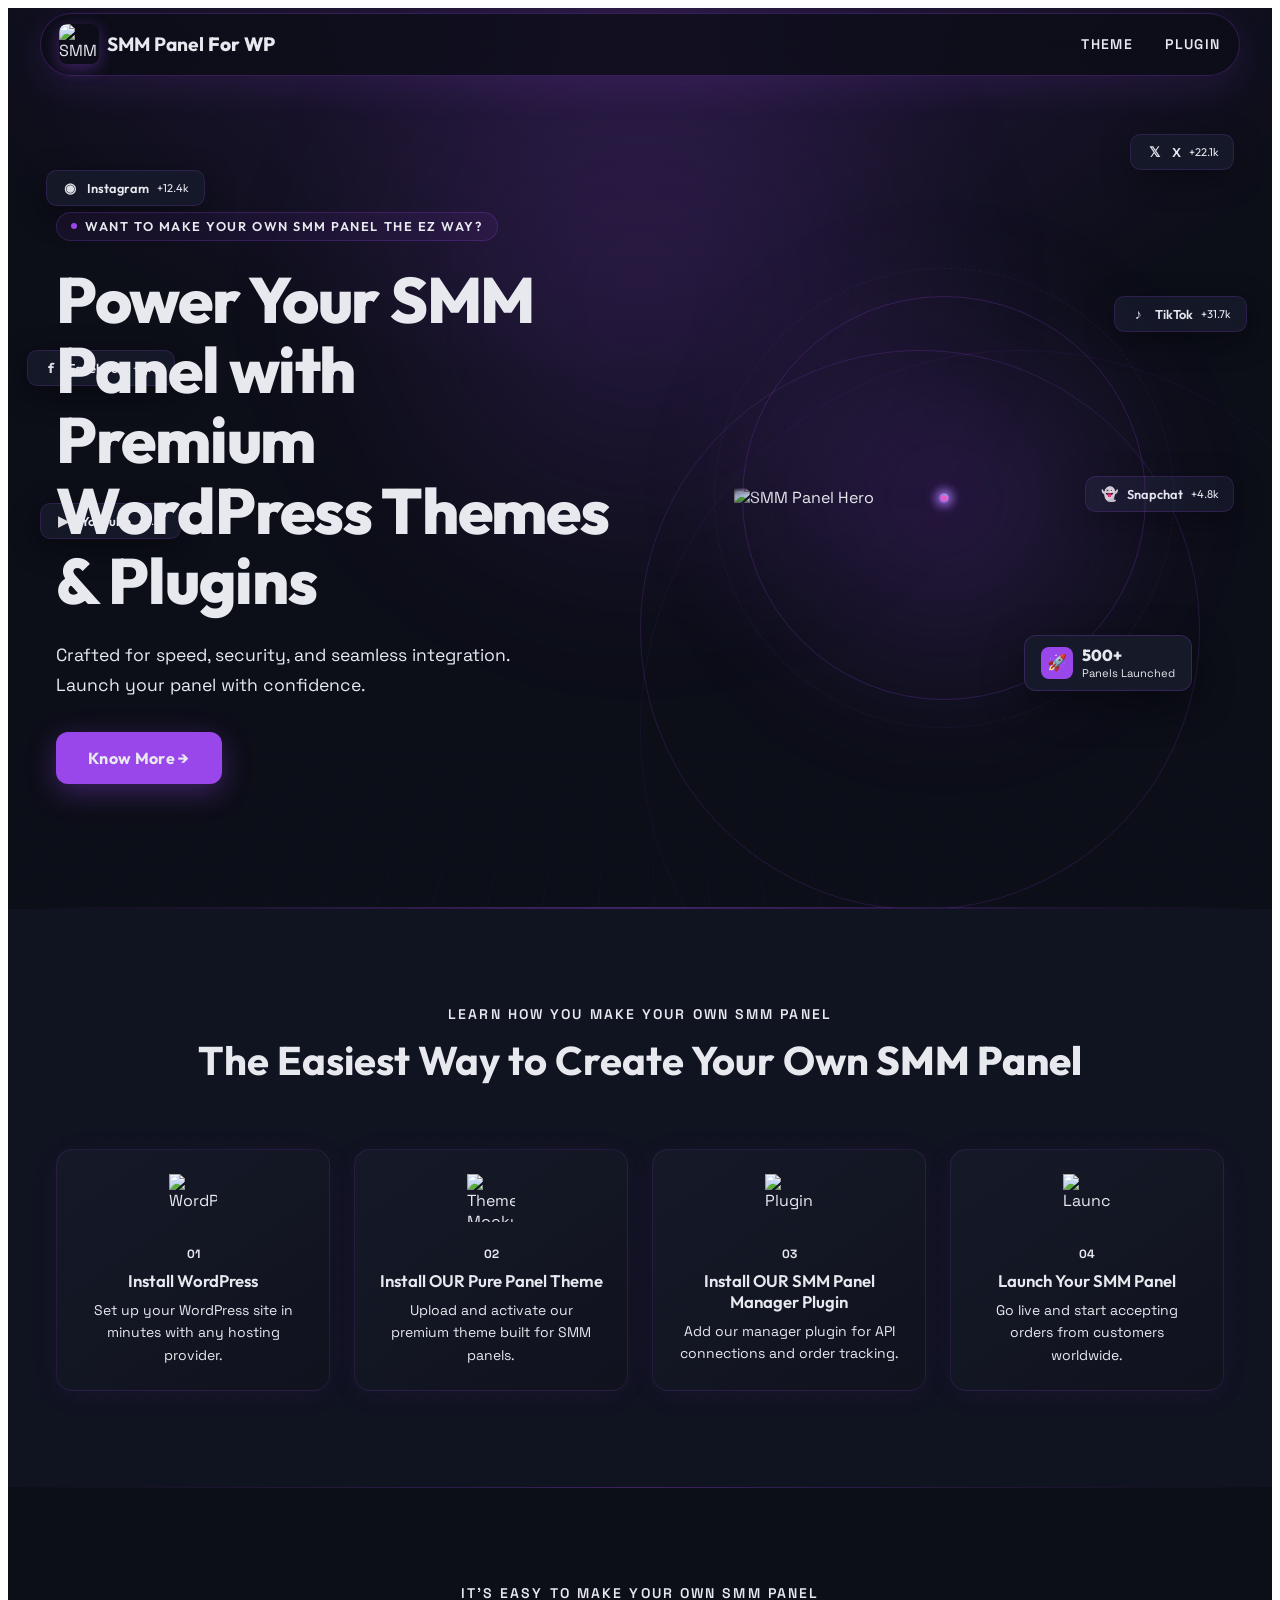
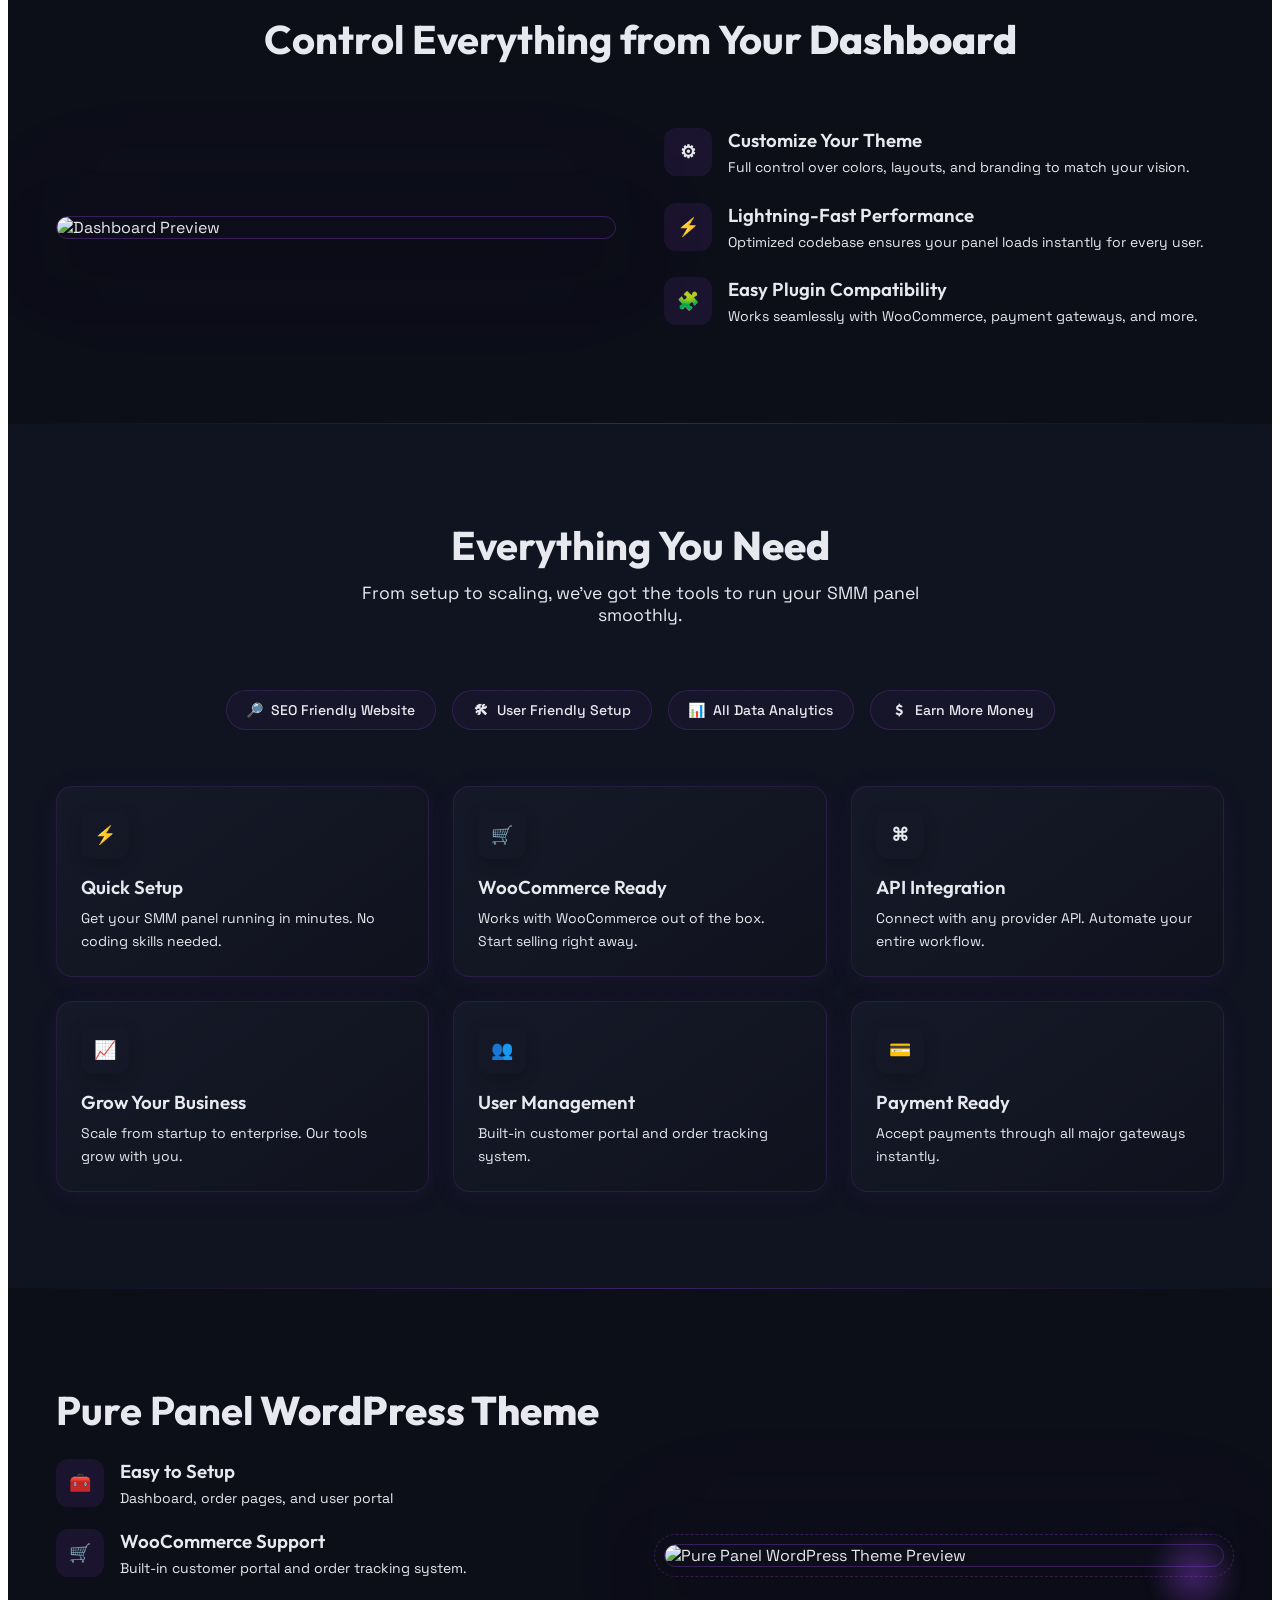
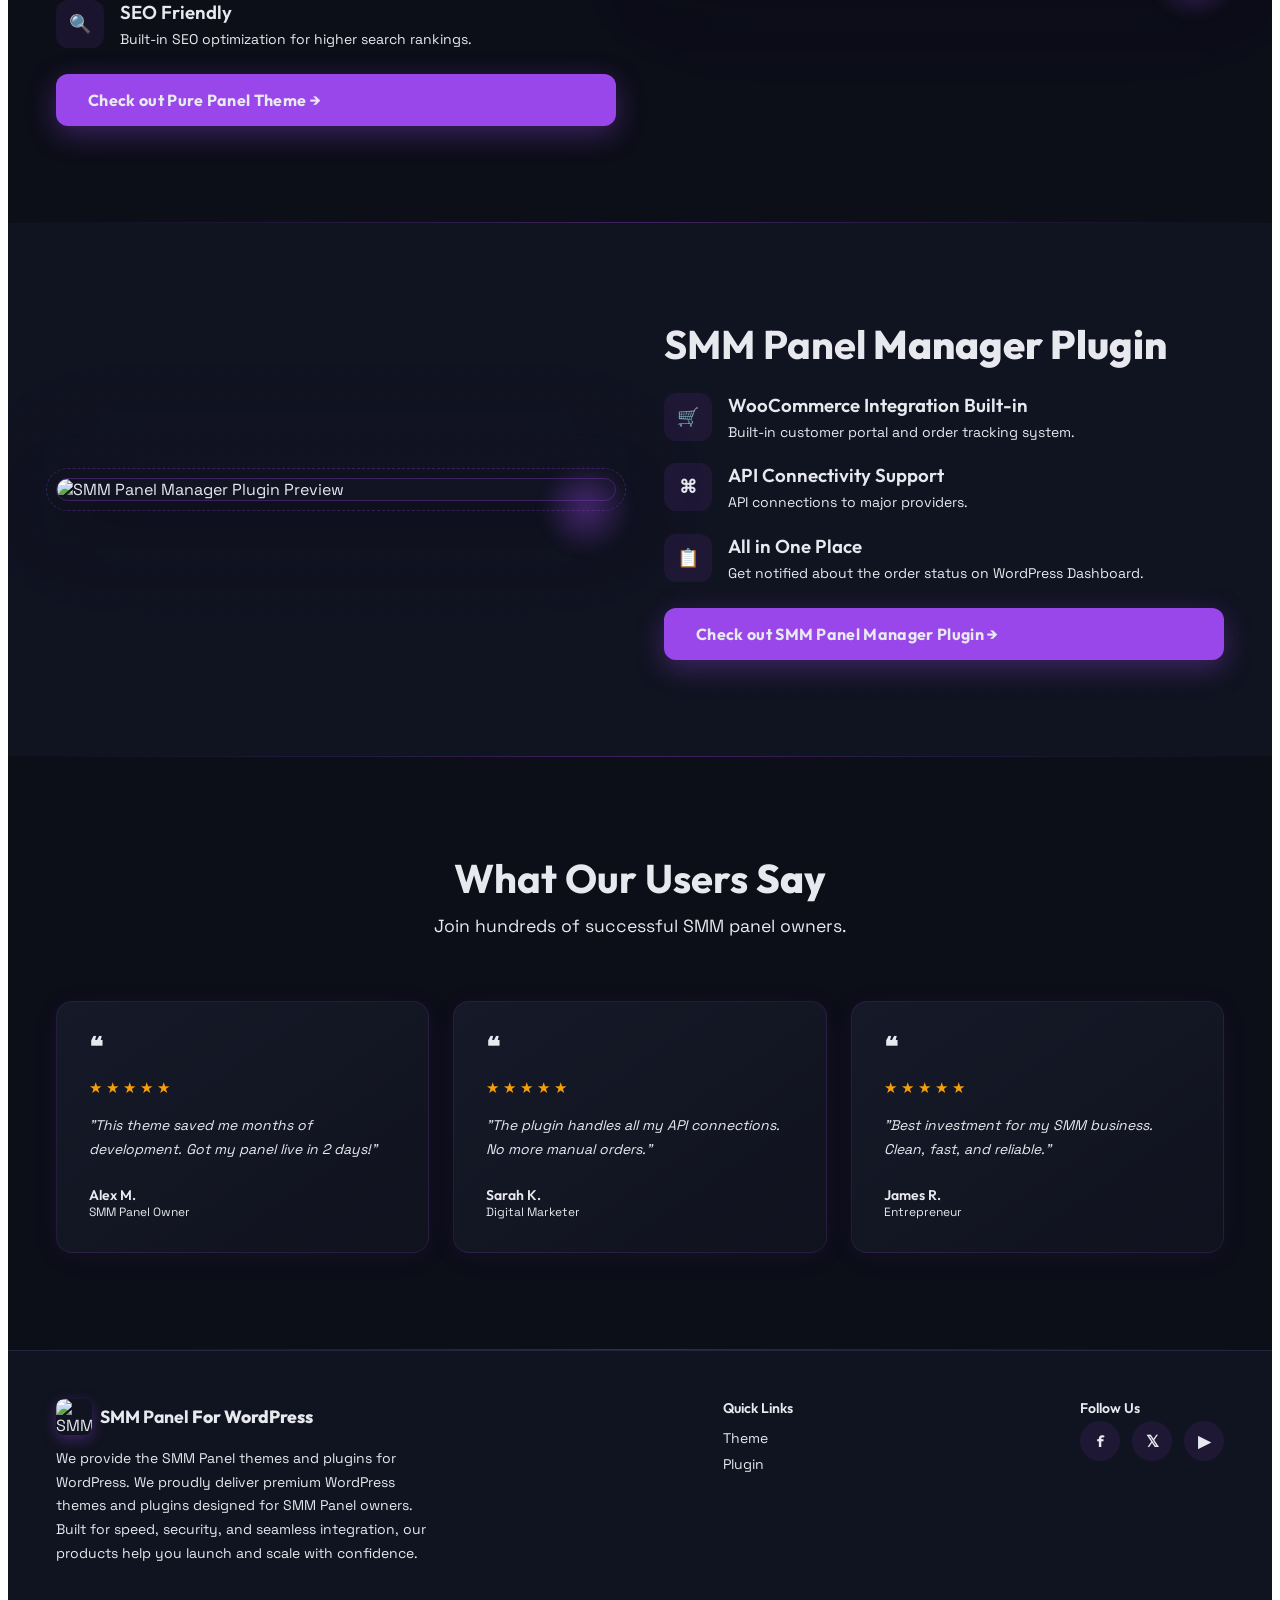
==== index-static.html @ 9dae539b "Initial commit" ====
<!DOCTYPE html>
<html lang="en">

<head>
    <meta charset="UTF-8" />
    <meta name="viewport" content="width=device-width, initial-scale=1.0" />
    <title>SMM Panel For WordPress – Premium WP Themes &amp; Plugins</title>
    <meta name="description"
        content="Power your SMM Panel with premium WordPress themes and plugins. Crafted for speed, security, and seamless integration." />
    <link rel="preconnect" href="https://fonts.googleapis.com" />
    <link rel="preconnect" href="https://fonts.gstatic.com" crossorigin />
    <link
        href="https://fonts.googleapis.com/css2?family=Space+Grotesk:wght@300;400;500;600;700&family=Outfit:wght@300;400;500;600;700;800&display=swap"
        rel="stylesheet" />
    <style>
        /* 
           NUCLEAR CSS ISOLATION WRAP
           Designed to prevent WordPress/Elementor theme bleed
        */
        .sp-isolation-wrap,
        .sp-isolation-wrap * {
            all: revert;
            box-sizing: border-box !important;
            background-color: transparent !important;
            background-image: none !important;
            border: none !important;
            box-shadow: none !important;
            text-shadow: none !important;
            outline: none !important;
            margin: 0 !important;
            padding: 0 !important;
            text-transform: none !important;
            text-decoration: none !important;
            filter: none !important;
            mix-blend-mode: normal !important;
        }

        .sp-isolation-wrap a {
            text-decoration: none !important;
            color: inherit !important;
            cursor: pointer !important;
        }

        .sp-isolation-wrap img {
            max-width: 100% !important;
            display: block !important;
        }

        .sp-isolation-wrap button {
            cursor: pointer !important;
            border: none !important;
            background: none !important;
            font: inherit !important;
        }

        .sp-isolation-wrap .sp-main-container {
            --sp-bg: hsl(228 33% 7%);
            --sp-fg: hsl(220 20% 92%);
            --sp-primary: hsl(270 80% 60%);
            --sp-primary-fg: hsl(0 0% 100%);
            --sp-muted-fg: hsl(220 15% 55%);
            --sp-border: hsl(228 25% 18%);
            --sp-bg-alt: hsl(228 33% 9.5%);

            background-color: var(--sp-bg) !important;
            color: var(--sp-fg) !important;
            font-family: 'Space Grotesk', -apple-system, BlinkMacSystemFont, sans-serif !important;
            overflow-x: hidden !important;
            min-height: 100vh !important;
            width: 100% !important;
            display: block !important;
            -webkit-font-smoothing: antialiased !important;
        }

        /* FORCE TEXT COLOR ON ALL CHILDREN */
        .sp-isolation-wrap .sp-main-container :is(h1, h2, h3, h4, h5, h6, p, span, div, a, li) {
            color: var(--sp-fg) !important;
        }

        .sp-isolation-wrap :is(h1, h2, h3, h4, h5, h6) {
            font-family: 'Outfit', sans-serif !important;
            display: block !important;
        }

        .sp-container {
            max-width: 1200px !important;
            margin: 0 auto !important;
            padding: 0 1rem !important;
            display: block !important;
        }

        .sp-text-highlight {
            color: var(--sp-primary) !important;
            font-weight: 800 !important;
            font-family: 'Outfit', sans-serif !important;
        }

        /* Solid-purple CTA button */
        .sp-btn-cta {
            display: inline-block !important;
            padding: 1rem 2rem !important;
            border-radius: 0.75rem !important;
            font-size: 1rem !important;
            font-weight: 700 !important;
            font-family: 'Outfit', sans-serif !important;
            letter-spacing: .02em !important;
            color: var(--sp-primary-fg) !important;
            background-color: var(--sp-primary) !important;
            box-shadow: 0 8px 28px hsl(270 80% 60% / .35) !important;
            transition: transform .2s, box-shadow .2s, background .2s !important;
        }

        .sp-btn-cta:hover {
            transform: scale(1.05) !important;
            background-color: hsl(270 80% 66%) !important;
            box-shadow: 0 12px 40px hsl(270 80% 60% / .45) !important;
        }

        .sp-btn-cta:active {
            transform: scale(.97) !important;
        }

        .sp-glow-card {
            background: linear-gradient(145deg, hsl(228 30% 12%), hsl(228 30% 9%)) !important;
            border: 1px solid hsl(270 80% 60% / .15) !important;
            box-shadow: 0 4px 30px hsl(270 80% 60% / .06) !important;
            transition: border-color .3s, box-shadow .3s, transform .3s !important;
            display: block !important;
        }

        .sp-glow-card:hover {
            border-color: hsl(270 80% 60% / .35) !important;
            box-shadow: 0 8px 40px hsl(270 80% 60% / .12) !important;
            transform: translateY(-6px) !important;
        }

        .sp-glow-border {
            border: 1px solid hsl(270 80% 60% / .3) !important;
            box-shadow: 0 0 20px hsl(270 80% 60% / .08), inset 0 0 20px hsl(270 80% 60% / .03) !important;
        }

        .sp-dot-pattern {
            background-image: radial-gradient(hsl(270 80% 60% / .15) 1px, transparent 1px) !important;
            background-size: 20px 20px !important;
        }

        /* ---------- animations ---------- */
        @keyframes sp-float {

            0%,
            100% {
                transform: translateY(0);
            }

            50% {
                transform: translateY(-20px);
            }
        }

        @keyframes sp-fade-up {
            from {
                opacity: 0;
                transform: translateY(30px);
            }

            to {
                opacity: 1;
                transform: translateY(0);
            }
        }

        @keyframes sp-grid-drift {
            0% {
                transform: perspective(600px) rotateX(42deg) translateY(0);
            }

            100% {
                transform: perspective(600px) rotateX(42deg) translateY(40px);
            }
        }

        @keyframes sp-pulse-ring {

            0%,
            100% {
                opacity: .18;
                transform: translate(-50%, -50%) scale(1);
            }

            50% {
                opacity: .32;
                transform: translate(-50%, -50%) scale(1.06);
            }
        }

        @keyframes sp-cfa {

            0%,
            100% {
                transform: translateY(0) rotate(-2deg);
            }

            50% {
                transform: translateY(-18px) rotate(-2deg);
            }
        }

        @keyframes sp-cfb {

            0%,
            100% {
                transform: translateY(0) rotate(3deg);
            }

            50% {
                transform: translateY(-14px) rotate(3deg);
            }
        }

        @keyframes sp-cfc {

            0%,
            100% {
                transform: translateY(0) rotate(-1deg);
            }

            50% {
                transform: translateY(-22px) rotate(-1deg);
            }
        }

        @keyframes sp-cfd {

            0%,
            100% {
                transform: translateY(0) rotate(2deg);
            }

            50% {
                transform: translateY(-16px) rotate(2deg);
            }
        }

        .sp-floating {
            animation: sp-float 6s ease-in-out infinite !important;
        }

        .sp-floating-delay {
            animation: sp-float 6s ease-in-out 2s infinite !important;
        }

        .sp-floating-slow {
            animation: sp-float 8s ease-in-out 1s infinite !important;
        }

        .sp-fade-up {
            animation: sp-fade-up .7s ease-out both !important;
        }

        .sp-fade-up-1 {
            animation: sp-fade-up .7s .1s ease-out both !important;
        }

        .sp-fade-up-2 {
            animation: sp-fade-up .7s .2s ease-out both !important;
        }

        /* ---------- NAVBAR ---------- */
        .sp-navbar {
            position: fixed !important;
            top: .8rem !important;
            left: 50% !important;
            transform: translateX(-50%) !important;
            width: min(1200px, calc(100% - 1.5rem)) !important;
            z-index: 50 !important;
            border: 1px solid hsl(270 80% 60% / .28) !important;
            border-radius: 9999px !important;
            backdrop-filter: blur(20px) !important;
            background-color: hsl(228 33% 7% / .78) !important;
            box-shadow: 0 12px 36px hsl(270 80% 60% / .12) !important;
            display: block !important;
        }

        .sp-navbar-inner {
            display: flex !important;
            align-items: center !important;
            justify-content: space-between !important;
            padding: .65rem 1.15rem !important;
        }

        .sp-brand {
            display: flex !important;
            align-items: center !important;
            gap: .5rem !important;
        }

        .sp-brand-icon {
            width: 40px !important;
            height: 40px !important;
            border-radius: .5rem !important;
            background: transparent !important;
            display: flex !important;
            align-items: center !important;
            justify-content: center !important;
            box-shadow: 0 4px 16px hsl(270 80% 60% / .4) !important;
            overflow: hidden !important;
        }

        .sp-brand-icon img {
            width: 100% !important;
            height: 100% !important;
            object-fit: cover !important;
            border-radius: inherit !important;
            display: block !important;
        }

        .sp-brand-name {
            font-family: 'Outfit', sans-serif !important;
            font-weight: 700 !important;
            font-size: 1.2rem !important;
        }

        .sp-nav-links {
            display: flex !important;
            align-items: center !important;
            gap: 2rem !important;
        }

        .sp-nav-links a {
            font-size: .875rem !important;
            font-weight: 600 !important;
            text-transform: uppercase !important;
            letter-spacing: .1em !important;
            color: var(--sp-muted-fg) !important;
            transition: color .2s !important;
        }

        .sp-nav-links a:hover {
            color: var(--sp-fg) !important;
        }

        /* ---------- HERO ---------- */
        .sp-hero {
            position: relative !important;
            min-height: 100vh !important;
            display: flex !important;
            align-items: center !important;
            justify-content: center !important;
            padding-top: 80px !important;
            overflow: hidden !important;
            background-color: var(--sp-bg) !important;
            /* Force dark background */
        }

        /* layered glow bg */
        .sp-hero-bg {
            position: absolute !important;
            inset: 0 !important;
            pointer-events: none !important;
            background: radial-gradient(ellipse 80% 60% at 50% 0%, hsl(270 80% 60% / .18), transparent 70%) !important;
        }

        /* perspective grid */
        .sp-hero-grid {
            position: absolute !important;
            inset: 0 !important;
            pointer-events: none !important;
            overflow: hidden !important;
        }

        .sp-hero-grid::after {
            content: '' !important;
            position: absolute !important;
            left: -20% !important;
            right: -20% !important;
            bottom: -5% !important;
            height: 55% !important;
            background-image:
                linear-gradient(hsl(270 80% 60% / .08) 1px, transparent 1px),
                linear-gradient(90deg, hsl(270 80% 60% / .08) 1px, transparent 1px) !important;
            background-size: 60px 60px !important;
            transform: perspective(600px) rotateX(42deg) !important;
            transform-origin: bottom center !important;
            animation: sp-grid-drift 10s linear infinite alternate !important;
            -webkit-mask-image: linear-gradient(to top, rgba(0, 0, 0, .6) 0%, transparent 80%) !important;
            mask-image: linear-gradient(to top, rgba(0, 0, 0, .6) 0%, transparent 80%) !important;
        }

        /* central orb */
        .sp-hero-orb {
            position: absolute !important;
            top: 32% !important;
            left: 50% !important;
            transform: translate(-50%, -50%) !important;
            width: 700px !important;
            height: 700px !important;
            border-radius: 50% !important;
            background: radial-gradient(circle, hsl(270 80% 60% / .18) 0%, transparent 70%) !important;
            filter: blur(60px) !important;
            pointer-events: none !important;
        }

        /* pulsing rings */
        .sp-hero-ring {
            position: absolute !important;
            top: 38% !important;
            left: 50% !important;
            width: min(560px, 90vw) !important;
            height: min(560px, 90vw) !important;
            border-radius: 50% !important;
            border: 1px solid hsl(270 80% 60% / .18) !important;
            animation: sp-pulse-ring 4s ease-in-out infinite !important;
            pointer-events: none !important;
        }

        .sp-hero-ring-2 {
            position: absolute !important;
            top: 38% !important;
            left: 50% !important;
            width: min(760px, 120vw) !important;
            height: min(760px, 120vw) !important;
            border-radius: 50% !important;
            border: 1px solid hsl(270 80% 60% / .07) !important;
            animation: sp-pulse-ring 4s ease-in-out 1.3s infinite !important;
            pointer-events: none !important;
        }

        .sp-hero-rule {
            position: absolute !important;
            bottom: 0 !important;
            left: 0 !important;
            right: 0 !important;
            height: 1px !important;
            background: linear-gradient(to right, transparent, hsl(270 80% 60% / .4), transparent) !important;
        }

        /* platform label cards */
        .sp-platform-cards-wrap {
            position: absolute !important;
            inset: 0 !important;
            pointer-events: none !important;
        }

        .sp-p-card {
            position: absolute !important;
            display: none !important;
            align-items: center !important;
            gap: .5rem !important;
            padding: .5rem .9rem !important;
            border-radius: .65rem !important;
            background: hsl(228 30% 13% / .85) !important;
            border: 1px solid hsl(270 80% 60% / .18) !important;
            backdrop-filter: blur(12px) !important;
            box-shadow: 0 8px 30px rgba(0, 0, 0, .35) !important;
            font-family: 'Outfit', sans-serif !important;
            font-size: .8rem !important;
            font-weight: 600 !important;
            color: var(--sp-fg) !important;
            white-space: nowrap !important;
        }

        .sp-p-card-icon {
            width: 18px !important;
            height: 18px !important;
            display: inline-flex !important;
            align-items: center !important;
            justify-content: center !important;
            color: var(--sp-fg) !important;
            flex-shrink: 0 !important;
            opacity: .95 !important;
        }

        .sp-p-card-icon svg {
            width: 100% !important;
            height: 100% !important;
            fill: currentColor !important;
            stroke: none !important;
        }

        @media (min-width:768px) {
            .sp-p-card {
                display: flex !important;
            }
        }

        .sp-p-card-dot {
            width: 8px !important;
            height: 8px !important;
            border-radius: 50% !important;
            flex-shrink: 0 !important;
        }

        .p-card-stat {
            color: var(--sp-muted-fg) !important;
            font-size: .7rem !important;
            font-weight: 400 !important;
        }

        .sp-hero-inner {
            position: relative !important;
            z-index: 10 !important;
            display: flex !important;
            flex-direction: column !important;
            align-items: center !important;
            gap: 3rem !important;
            width: 100% !important;
        }

        @media (min-width:1024px) {
            .sp-hero-inner {
                flex-direction: row !important;
                align-items: center !important;
            }
        }

        .sp-hero-text {
            flex: 1 !important;
            text-align: center !important;
            max-width: 640px !important;
        }

        @media (min-width:1024px) {
            .sp-hero-text {
                text-align: left !important;
            }
        }

        .sp-hero-eyebrow {
            display: inline-flex !important;
            align-items: center !important;
            gap: .5rem !important;
            font-family: 'Outfit', sans-serif !important;
            font-size: .8rem !important;
            font-weight: 600 !important;
            text-transform: uppercase !important;
            letter-spacing: .12em !important;
            color: var(--sp-primary) !important;
            background: hsl(270 80% 60% / .08) !important;
            border: 1px solid hsl(270 80% 60% / .22) !important;
            padding: .35rem .9rem !important;
            border-radius: 9999px !important;
            margin-bottom: 1.5rem !important;
        }

        .sp-hero-eyebrow::before {
            content: '' !important;
            width: 6px !important;
            height: 6px !important;
            border-radius: 50% !important;
            background: var(--sp-primary) !important;
            display: block !important;
        }

        .sp-hero-h1 {
            font-weight: 800 !important;
            font-size: clamp(2.25rem, 5.5vw, 4rem) !important;
            line-height: 1.1 !important;
            margin-bottom: 1.5rem !important;
            letter-spacing: -.02em !important;
            color: var(--sp-fg) !important;
        }

        .sp-hero-sub {
            color: var(--sp-muted-fg) !important;
            font-size: 1.1rem !important;
            line-height: 1.7 !important;
            margin-bottom: 2rem !important;
            max-width: 480px !important;
        }

        .sp-hero-img-wrap {
            flex: 1 !important;
            display: flex !important;
            justify-content: center !important;
            position: relative !important;
        }

        .sp-hero-img-glow {
            position: absolute !important;
            top: 50% !important;
            left: 50% !important;
            transform: translate(-50%, -50%) !important;
            width: 110% !important;
            height: 110% !important;
            background: radial-gradient(circle, hsl(270 80% 60% / .2) 0%, transparent 65%) !important;
            filter: blur(40px) !important;
        }

        .sp-hero-img-wrap img {
            position: relative !important;
            z-index: 10 !important;
            width: min(420px, 90vw) !important;
            filter: drop-shadow(0 24px 60px hsl(270 80% 60% / .5)) !important;
            /* Radial mask to soften edges */
            -webkit-mask-image: radial-gradient(ellipse 82% 90% at 50% 52%, black 55%, transparent 80%) !important;
            mask-image: radial-gradient(ellipse 82% 90% at 50% 52%, black 55%, transparent 80%) !important;
        }

        @keyframes sp-orbit {
            from {
                transform: rotate(0deg) translateX(210px) rotate(0deg);
            }

            to {
                transform: rotate(360deg) translateX(210px) rotate(-360deg);
            }
        }

        @keyframes sp-orbit-reverse {
            from {
                transform: rotate(0deg) translateX(170px) rotate(0deg);
            }

            to {
                transform: rotate(-360deg) translateX(170px) rotate(360deg);
            }
        }

        @keyframes sp-orbit-slow {
            from {
                transform: rotate(45deg) translateX(250px) rotate(-45deg);
            }

            to {
                transform: rotate(405deg) translateX(250px) rotate(-405deg);
            }
        }

        .sp-hero-img-scene {
            position: relative !important;
            display: flex !important;
            align-items: center !important;
            justify-content: center !important;
            width: min(460px, 90vw) !important;
            height: min(460px, 90vw) !important;
        }

        /* Static glowing rings */
        .sp-img-ring {
            position: absolute !important;
            border-radius: 50% !important;
            border: 1px solid hsl(270 80% 60% / .22) !important;
            pointer-events: none !important;
        }

        .sp-img-ring-1 {
            width: 88% !important;
            height: 88% !important;
        }

        .sp-img-ring-2 {
            width: 100% !important;
            height: 100% !important;
            border-color: hsl(270 80% 60% / .10) !important;
            border-style: dashed !important;
            animation: sp-spin-slow 25s linear infinite !important;
        }

        @keyframes sp-spin-slow {
            to {
                transform: rotate(360deg);
            }
        }

        /* Orbiting dot */
        .sp-orbit-dot {
            position: absolute !important;
            width: 10px !important;
            height: 10px !important;
            border-radius: 50% !important;
            background: var(--sp-primary) !important;
            box-shadow: 0 0 12px 4px hsl(270 80% 60% / .6) !important;
            animation: sp-orbit 8s linear infinite !important;
            top: 50% !important;
            left: 50% !important;
            margin-top: -5px !important;
            margin-left: -5px !important;
        }

        .sp-orbit-dot-2 {
            position: absolute !important;
            width: 7px !important;
            height: 7px !important;
            border-radius: 50% !important;
            background: hsl(200 90% 65%) !important;
            box-shadow: 0 0 10px 3px hsl(200 90% 65% / .5) !important;
            animation: sp-orbit-reverse 12s linear infinite !important;
            top: 50% !important;
            left: 50% !important;
            margin-top: -3.5px !important;
            margin-left: -3.5px !important;
        }

        .sp-orbit-dot-3 {
            position: absolute !important;
            width: 6px !important;
            height: 6px !important;
            border-radius: 50% !important;
            background: hsl(320 80% 65%) !important;
            box-shadow: 0 0 10px 3px hsl(320 80% 65% / .5) !important;
            animation: sp-orbit-slow 18s linear infinite !important;
            top: 50% !important;
            left: 50% !important;
            margin-top: -3px !important;
            margin-left: -3px !important;
        }

        .orbit-dot-2 {
            position: absolute !important;
            width: 7px !important;
            height: 7px !important;
            border-radius: 50% !important;
            background: hsl(200 90% 65%) !important;
            box-shadow: 0 0 10px 3px hsl(200 90% 65% / .5) !important;
            animation: orbit-reverse 12s linear infinite !important;
            top: 50% !important;
            left: 50% !important;
            margin-top: -3.5px !important;
            margin-left: -3.5px !important;
        }

        .orbit-dot-3 {
            position: absolute !important;
            width: 6px !important;
            height: 6px !important;
            border-radius: 50% !important;
            background: hsl(320 80% 65%) !important;
            box-shadow: 0 0 10px 3px hsl(320 80% 65% / .5) !important;
            animation: orbit-slow 18s linear infinite !important;
            top: 50% !important;
            left: 50% !important;
            margin-top: -3px !important;
            margin-left: -3px !important;
        }

        /* Floating stats badge inside hero */
        .sp-hero-badge {
            position: absolute !important;
            bottom: 8% !important;
            right: -4% !important;
            z-index: 20 !important;
            display: flex !important;
            align-items: center !important;
            gap: .6rem !important;
            padding: .6rem 1rem !important;
            border-radius: .75rem !important;
            background: hsl(228 30% 13% / .9) !important;
            border: 1px solid hsl(270 80% 60% / .25) !important;
            backdrop-filter: blur(14px) !important;
            box-shadow: 0 12px 40px rgba(0, 0, 0, .4) !important;
            animation: sp-cfa 7s ease-in-out 1s infinite !important;
        }

        .sp-hero-badge-icon {
            width: 32px !important;
            height: 32px !important;
            border-radius: .5rem !important;
            background: var(--sp-primary) !important;
            display: flex !important;
            align-items: center !important;
            justify-content: center !important;
            font-size: 1rem !important;
        }

        .sp-hero-badge-text {
            line-height: 1.3 !important;
        }

        .sp-hero-badge-num {
            font-family: 'Outfit', sans-serif !important;
            font-weight: 800 !important;
            font-size: 1rem !important;
            color: var(--sp-fg) !important;
        }

        .sp-hero-badge-label {
            font-size: .7rem !important;
            color: var(--sp-muted-fg) !important;
        }

        /* ---- Section separation ---- */
        .sp-section-alt {
            background-color: var(--sp-bg-alt) !important;
        }

        .sp-section-divider {
            height: 1px !important;
            background: linear-gradient(to right, transparent 0%, hsl(270 80% 60% / .2) 30%, hsl(270 80% 60% / .35) 50%, hsl(270 80% 60% / .2) 70%, transparent 100%) !important;
        }

        /* ---------- STEPS ---------- */
        .sp-steps-section {
            position: relative !important;
            padding: 6rem 0 !important;
            overflow: hidden !important;
        }

        .sp-steps-section .sp-dot-bg {
            position: absolute !important;
            inset: 0 !important;
            opacity: .3 !important;
        }

        .sp-section-label {
            font-size: .875rem !important;
            font-weight: 600 !important;
            text-transform: uppercase !important;
            letter-spacing: .15em !important;
            color: var(--sp-primary) !important;
            margin-bottom: .75rem !important;
        }

        .sp-section-title {
            font-weight: 700 !important;
            font-size: clamp(1.75rem, 4vw, 2.5rem) !important;
            color: var(--sp-fg) !important;
        }

        .sp-section-head {
            text-align: center !important;
            margin-bottom: 4rem !important;
        }

        .sp-steps-grid {
            display: grid !important;
            gap: 1.5rem !important;
            grid-template-columns: 1fr !important;
        }

        @media (min-width:640px) {
            .sp-steps-grid {
                grid-template-columns: 1fr 1fr !important;
            }
        }

        @media (min-width:1024px) {
            .sp-steps-grid {
                grid-template-columns: repeat(4, 1fr) !important;
            }
        }

        .sp-step-card {
            border-radius: 1rem !important;
            padding: 1.5rem !important;
            text-align: center !important;
        }

        .sp-step-icon {
            width: 48px !important;
            height: 48px !important;
            margin: 0 auto 1.5rem !important;
            display: flex !important;
            align-items: center !important;
            justify-content: center !important;
            transition: transform .3s !important;
        }

        .sp-step-card:hover .sp-step-icon {
            transform: scale(1.1) translateY(-5px) !important;
        }

        .sp-step-icon svg,
        .sp-step-icon img {
            width: 100% !important;
            height: 100% !important;
            object-fit: contain !important;
        }

        .sp-step-icon svg {
            stroke: #fff !important;
            fill: none !important;
            stroke-width: 2 !important;
            stroke-linecap: round !important;
            stroke-linejoin: round !important;
        }

        .sp-step-num {
            font-size: .75rem !important;
            font-weight: 700 !important;
            color: var(--sp-primary) !important;
            margin-bottom: .5rem !important;
        }

        .sp-step-title {
            font-family: 'Outfit', sans-serif !important;
            font-weight: 600 !important;
            font-size: 1.05rem !important;
            margin-bottom: .5rem !important;
        }

        .sp-step-desc {
            color: var(--sp-muted-fg) !important;
            font-size: .875rem !important;
            line-height: 1.6 !important;
        }

        .step-card:hover .step-icon {
            transform: scale(1.1) !important;
            box-shadow: 0 12px 36px hsl(270 80% 60% / .5) !important;
        }

        .step-icon svg {
            width: 28px !important;
            height: 28px !important;
            stroke: #fff !important;
            fill: none !important;
            stroke-width: 2 !important;
            stroke-linecap: round !important;
            stroke-linejoin: round !important;
        }

        .step-num {
            font-size: .75rem !important;
            font-weight: 700 !important;
            color: var(--primary) !important;
            margin-bottom: .5rem !important;
        }

        .step-title {
            font-family: 'Outfit', sans-serif !important;
            font-weight: 600 !important;
            font-size: 1.05rem !important;
            margin-bottom: .5rem !important;
        }

        .step-desc {
            color: var(--muted-fg) !important;
            font-size: .875rem !important;
            line-height: 1.6 !important;
        }

        /* ---------- DASHBOARD / TWO-COL SECTIONS ---------- */
        .sp-dashboard-section {
            padding: 6rem 0 !important;
        }

        .sp-two-col {
            display: flex !important;
            flex-direction: column !important;
            align-items: center !important;
            gap: 3rem !important;
        }

        @media (min-width:1024px) {
            .sp-two-col {
                flex-direction: row !important;
                align-items: center !important;
            }
        }

        @media (min-width:1024px) {
            .sp-two-col.sp-reverse {
                flex-direction: row-reverse !important;
            }
        }

        .sp-col-img {
            flex: 1 !important;
            position: relative !important;
            width: 100% !important;
        }

        .sp-col-img-glow {
            position: absolute !important;
            inset: -1rem !important;
            background: hsl(270 80% 60% / .05) !important;
            filter: blur(60px) !important;
            border-radius: 1.5rem !important;
        }

        .sp-col-img img {
            position: relative !important;
            border-radius: 1rem !important;
            width: 100% !important;
            box-shadow: 0 20px 60px rgba(0, 0, 0, .4) !important;
        }

        .sp-col-text {
            flex: 1 !important;
            display: flex !important;
            flex-direction: column !important;
            gap: 1.5rem !important;
        }

        .sp-feature-row {
            display: flex !important;
            gap: 1rem !important;
            align-items: flex-start !important;
            transition: transform .3s !important;
        }

        .sp-feature-row:hover {
            transform: translateX(8px) !important;
        }

        .sp-feature-icon {
            width: 48px !important;
            height: 48px !important;
            border-radius: .75rem !important;
            background: hsl(270 80% 60% / .1) !important;
            display: flex !important;
            align-items: center !important;
            justify-content: center !important;
            flex-shrink: 0 !important;
            transition: background .3s, transform .3s !important;
        }

        .sp-feature-row:hover .sp-feature-icon {
            background: hsl(270 80% 60% / .2) !important;
            transform: scale(1.1) !important;
        }

        .sp-feature-icon svg {
            width: 22px !important;
            height: 22px !important;
            stroke: var(--sp-primary) !important;
            fill: none !important;
            stroke-width: 2 !important;
            stroke-linecap: round !important;
            stroke-linejoin: round !important;
        }

        .sp-feature-title {
            font-family: 'Outfit', sans-serif !important;
            font-weight: 600 !important;
            margin-bottom: .25rem !important;
        }

        .sp-feature-desc {
            color: var(--sp-muted-fg) !important;
            font-size: .875rem !important;
            line-height: 1.6 !important;
        }

        /* ---------- FEATURES GRID ---------- */
        .sp-features-section {
            position: relative !important;
            padding: 6rem 0 !important;
        }

        .sp-features-section .sp-dot-bg {
            position: absolute !important;
            inset: 0 !important;
            opacity: .2 !important;
        }

        .sp-section-sub {
            color: var(--sp-muted-fg) !important;
            font-size: 1.1rem !important;
            margin-top: .75rem !important;
            max-width: 640px !important;
            margin-left: auto !important;
            margin-right: auto !important;
        }

        .sp-badges-wrap {
            display: flex !important;
            flex-wrap: wrap !important;
            justify-content: center !important;
            gap: 1rem !important;
            margin-bottom: 3.5rem !important;
        }

        .sp-badge {
            display: flex !important;
            align-items: center !important;
            gap: .5rem !important;
            padding: .625rem 1.25rem !important;
            border-radius: 9999px !important;
            border: 1px solid hsl(270 80% 60% / .2) !important;
            background: hsl(270 80% 60% / .05) !important;
            color: var(--sp-primary) !important;
            font-size: .875rem !important;
            font-weight: 500 !important;
            transition: background .2s, border-color .2s !important;
        }

        .sp-badge:hover {
            background: hsl(270 80% 60% / .1) !important;
            border-color: hsl(270 80% 60% / .4) !important;
        }

        .sp-badge svg {
            width: 16px !important;
            height: 16px !important;
            stroke: currentColor !important;
            fill: none !important;
            stroke-width: 2 !important;
            stroke-linecap: round !important;
            stroke-linejoin: round !important;
        }

        .sp-cards-grid {
            display: grid !important;
            gap: 1.5rem !important;
            grid-template-columns: 1fr !important;
        }

        @media (min-width:640px) {
            .sp-cards-grid {
                grid-template-columns: 1fr 1fr !important;
            }
        }

        @media (min-width:1024px) {
            .sp-cards-grid {
                grid-template-columns: repeat(3, 1fr) !important;
            }
        }

        .sp-feat-card {
            border-radius: 1rem !important;
            padding: 1.5rem !important;
        }

        .sp-feat-card-icon {
            width: 48px !important;
            height: 48px !important;
            border-radius: .75rem !important;
            display: flex !important;
            align-items: center !important;
            justify-content: center !important;
            margin-bottom: 1rem !important;
            box-shadow: 0 4px 16px rgba(0, 0, 0, .2) !important;
        }

        .sp-feat-card-icon svg {
            width: 22px !important;
            height: 22px !important;
            stroke: #fff !important;
            fill: none !important;
            stroke-width: 2 !important;
            stroke-linecap: round !important;
            stroke-linejoin: round !important;
        }

        .sp-feat-card-title {
            font-family: 'Outfit', sans-serif !important;
            font-weight: 600 !important;
            margin-bottom: .5rem !important;
        }

        .sp-feat-card-desc {
            color: var(--sp-muted-fg) !important;
            font-size: .875rem !important;
            line-height: 1.6 !important;
        }

        /* ---------- TESTIMONIALS ---------- */
        .sp-testimonials-section {
            padding: 6rem 0 !important;
        }

        .sp-testi-grid {
            display: grid !important;
            gap: 1.5rem !important;
            grid-template-columns: 1fr !important;
            margin-top: 3rem !important;
        }

        @media (min-width:768px) {
            .sp-testi-grid {
                grid-template-columns: repeat(3, 1fr) !important;
            }
        }

        .sp-testi-card {
            border-radius: 1rem !important;
            padding: 2rem !important;
        }

        .sp-testi-quote-icon {
            margin-bottom: 1rem !important;
            color: hsl(270 80% 60% / .4) !important;
        }

        .sp-testi-quote-icon svg {
            width: 28px !important;
            height: 28px !important;
            stroke: currentColor !important;
            fill: none !important;
            stroke-width: 2 !important;
            stroke-linecap: round !important;
            stroke-linejoin: round !important;
        }

        .sp-stars {
            display: flex !important;
            gap: .25rem !important;
            margin-bottom: 1rem !important;
        }

        .sp-star svg {
            width: 16px !important;
            height: 16px !important;
            fill: hsl(38 92% 50%) !important;
            stroke: hsl(38 92% 50%) !important;
        }

        .sp-testi-text {
            font-size: .875rem !important;
            font-style: italic !important;
            line-height: 1.7 !important;
            margin-bottom: 1.5rem !important;
        }

        .sp-testi-name {
            font-family: 'Outfit', sans-serif !important;
            font-weight: 600 !important;
            font-size: .875rem !important;
        }

        .sp-testi-role {
            color: var(--sp-muted-fg) !important;
            font-size: .75rem !important;
        }

        /* ---------- FOOTER ---------- */
        .sp-footer {
            border-top: 1px solid var(--sp-border) !important;
            padding: 3rem 0 !important;
        }

        .sp-footer-inner {
            display: flex !important;
            flex-direction: column !important;
            align-items: center !important;
            gap: 2rem !important;
        }

        @media (min-width:768px) {
            .sp-footer-inner {
                flex-direction: row !important;
                align-items: flex-start !important;
                justify-content: space-between !important;
            }
        }

        .sp-footer-brand {
            max-width: 380px !important;
            text-align: center !important;
        }

        @media (min-width:768px) {
            .sp-footer-brand {
                text-align: left !important;
            }
        }

        .sp-footer-brand-row {
            display: flex !important;
            align-items: center !important;
            gap: .5rem !important;
            justify-content: center !important;
            margin-bottom: .75rem !important;
        }

        @media (min-width:768px) {
            .sp-footer-brand-row {
                justify-content: flex-start !important;
            }
        }

        .sp-footer-icon {
            width: 36px !important;
            height: 36px !important;
            border-radius: .5rem !important;
            background: transparent !important;
            display: flex !important;
            align-items: center !important;
            justify-content: center !important;
            box-shadow: 0 4px 14px hsl(270 80% 60% / .35) !important;
            overflow: hidden !important;
        }

        .sp-footer-icon img {
            width: 100% !important;
            height: 100% !important;
            object-fit: cover !important;
            border-radius: inherit !important;
            display: block !important;
        }

        .sp-col-img.sp-showcase-flair::before {
            content: '' !important;
            position: absolute !important;
            inset: -10px !important;
            border-radius: 1.4rem !important;
            border: 1px dashed hsl(270 80% 60% / .3) !important;
            z-index: 0 !important;
            pointer-events: none !important;
            animation: sp-spin-slow 30s linear infinite !important;
        }

        .sp-col-img.sp-showcase-flair::after {
            content: '' !important;
            position: absolute !important;
            top: -14px !important;
            right: -14px !important;
            width: 88px !important;
            height: 88px !important;
            border-radius: 50% !important;
            background: radial-gradient(circle, hsl(270 80% 60% / .38) 0%, transparent 72%) !important;
            filter: blur(6px) !important;
            z-index: 0 !important;
            pointer-events: none !important;
        }

        .sp-footer-brand-name {
            font-family: 'Outfit', sans-serif !important;
            font-weight: 700 !important;
            font-size: 1.1rem !important;
        }

        .sp-footer-desc {
            color: var(--sp-muted-fg) !important;
            font-size: .875rem !important;
            line-height: 1.7 !important;
        }

        .sp-footer-links {
            display: flex !important;
            flex-direction: column !important;
            gap: .5rem !important;
            align-items: center !important;
        }

        @media (min-width:768px) {
            .sp-footer-links {
                align-items: flex-start !important;
            }
        }

        .sp-footer-col-title {
            font-family: 'Outfit', sans-serif !important;
            font-weight: 600 !important;
            font-size: .875rem !important;
            margin-bottom: .25rem !important;
        }

        .sp-footer-links a {
            color: var(--sp-muted-fg) !important;
            font-size: .875rem !important;
            transition: color .2s !important;
        }

        .sp-footer-links a:hover {
            color: var(--sp-primary) !important;
        }

        .sp-social-wrap {
            display: flex !important;
            gap: .75rem !important;
        }

        .sp-social-btn {
            width: 40px !important;
            height: 40px !important;
            border-radius: 50% !important;
            background: hsl(270 80% 60% / .1) !important;
            display: flex !important;
            align-items: center !important;
            justify-content: center !important;
            color: var(--sp-primary) !important;
            transition: background .2s, transform .2s !important;
        }

        .sp-social-btn:hover {
            background: hsl(270 80% 60% / .2) !important;
            transform: scale(1.1) !important;
        }

        .sp-social-btn svg {
            width: 18px !important;
            height: 18px !important;
            fill: currentColor !important;
        }

        /* ---------- ICON FALLBACKS (for environments that hide inline SVG) ---------- */
        .sp-p-card-icon,
        .sp-feature-icon,
        .sp-feat-card-icon,
        .sp-testi-quote-icon,
        .sp-star,
        .sp-social-btn,
        .sp-badge {
            position: relative !important;
        }

        .sp-p-card-icon svg,
        .sp-feature-icon svg,
        .sp-feat-card-icon svg,
        .sp-testi-quote-icon svg,
        .sp-star svg,
        .sp-social-btn svg,
        .sp-badge svg {
            display: none !important;
        }

        .sp-p-card-icon::before,
        .sp-feature-icon::before,
        .sp-feat-card-icon::before,
        .sp-testi-quote-icon::before,
        .sp-social-btn::before,
        .sp-badge::before {
            content: "✦";
            display: inline-flex !important;
            align-items: center !important;
            justify-content: center !important;
            line-height: 1 !important;
            font-family: 'Outfit', sans-serif !important;
            font-weight: 700 !important;
        }

        .sp-p-card-icon::before {
            font-size: 14px !important;
        }

        .sp-feature-icon::before,
        .sp-feat-card-icon::before {
            font-size: 18px !important;
            color: currentColor !important;
        }

        .sp-badge::before {
            width: 16px !important;
            font-size: 14px !important;
            color: currentColor !important;
            flex-shrink: 0 !important;
        }

        .sp-testi-quote-icon::before {
            content: "❝";
            font-size: 26px !important;
            color: currentColor !important;
        }

        .sp-star::before {
            content: "★";
            display: inline-block !important;
            font-size: 15px !important;
            line-height: 1 !important;
            color: hsl(38 92% 50%) !important;
        }

        .sp-social-btn::before {
            font-size: 16px !important;
            color: currentColor !important;
        }

        /* Floating social cards */
        .sp-platform-cards-wrap .sp-p-card:nth-child(1) .sp-p-card-icon::before {
            content: "◉";
        }

        .sp-platform-cards-wrap .sp-p-card:nth-child(2) .sp-p-card-icon::before {
            content: "f";
        }

        .sp-platform-cards-wrap .sp-p-card:nth-child(3) .sp-p-card-icon::before {
            content: "▶";
        }

        .sp-platform-cards-wrap .sp-p-card:nth-child(4) .sp-p-card-icon::before {
            content: "𝕏";
        }

        .sp-platform-cards-wrap .sp-p-card:nth-child(5) .sp-p-card-icon::before {
            content: "♪";
        }

        .sp-platform-cards-wrap .sp-p-card:nth-child(6) .sp-p-card-icon::before {
            content: "👻";
        }

        /* Dashboard section feature icons */
        section.sp-dashboard-section:not([id]) .sp-feature-row:nth-child(1) .sp-feature-icon::before {
            content: "⚙";
        }

        section.sp-dashboard-section:not([id]) .sp-feature-row:nth-child(2) .sp-feature-icon::before {
            content: "⚡";
        }

        section.sp-dashboard-section:not([id]) .sp-feature-row:nth-child(3) .sp-feature-icon::before {
            content: "🧩";
        }

        /* Features badges */
        section.sp-features-section .sp-badges-wrap .sp-badge:nth-child(1)::before {
            content: "🔎";
        }

        section.sp-features-section .sp-badges-wrap .sp-badge:nth-child(2)::before {
            content: "🛠";
        }

        section.sp-features-section .sp-badges-wrap .sp-badge:nth-child(3)::before {
            content: "📊";
        }

        section.sp-features-section .sp-badges-wrap .sp-badge:nth-child(4)::before {
            content: "$";
        }

        /* Feature cards */
        .sp-cards-grid .sp-feat-card:nth-child(1) .sp-feat-card-icon::before {
            content: "⚡";
        }

        .sp-cards-grid .sp-feat-card:nth-child(2) .sp-feat-card-icon::before {
            content: "🛒";
        }

        .sp-cards-grid .sp-feat-card:nth-child(3) .sp-feat-card-icon::before {
            content: "⌘";
        }

        .sp-cards-grid .sp-feat-card:nth-child(4) .sp-feat-card-icon::before {
            content: "📈";
        }

        .sp-cards-grid .sp-feat-card:nth-child(5) .sp-feat-card-icon::before {
            content: "👥";
        }

        .sp-cards-grid .sp-feat-card:nth-child(6) .sp-feat-card-icon::before {
            content: "💳";
        }

        /* Theme section feature icons */
        #theme .sp-feature-row:nth-child(1) .sp-feature-icon::before {
            content: "🧰";
        }

        #theme .sp-feature-row:nth-child(2) .sp-feature-icon::before {
            content: "🛒";
        }

        #theme .sp-feature-row:nth-child(3) .sp-feature-icon::before {
            content: "🔍";
        }

        /* Plugin section feature icons */
        #plugin .sp-feature-row:nth-child(1) .sp-feature-icon::before {
            content: "🛒";
        }

        #plugin .sp-feature-row:nth-child(2) .sp-feature-icon::before {
            content: "⌘";
        }

        #plugin .sp-feature-row:nth-child(3) .sp-feature-icon::before {
            content: "📋";
        }

        /* Footer social icons */
        .sp-social-wrap .sp-social-btn:nth-child(1)::before {
            content: "f";
        }

        .sp-social-wrap .sp-social-btn:nth-child(2)::before {
            content: "𝕏";
        }

        .sp-social-wrap .sp-social-btn:nth-child(3)::before {
            content: "▶";
        }
    </style>
</head>

<body>
    <div class="sp-isolation-wrap">
        <div class="sp-main-container">
            <!-- NAVBAR -->
            <nav class="sp-navbar">
                <div class="sp-container sp-navbar-inner">
                    <div class="sp-brand">
                        <div class="sp-brand-icon"><img
                                src="https://smmpanelwp.com/wp-content/uploads/2025/10/Copilot_20251016_150933.png"
                                alt="SMM Panel logo" /></div>
                        <span class="sp-brand-name">SMM Panel<span class="sp-text-highlight"> For WP</span></span>
                    </div>
                    <div class="sp-nav-links">
                        <a href="#theme">Theme</a>
                        <a href="#plugin">Plugin</a>
                    </div>
                </div>
            </nav>

            <!-- HERO -->
            <section class="sp-hero">
                <div class="sp-hero-bg"></div>
                <div class="sp-hero-grid"></div>
                <div class="sp-hero-orb"></div>
                <div class="sp-hero-ring"></div>
                <div class="sp-hero-ring-2"></div>
                <div class="sp-hero-rule"></div>

                <!-- Floating platform label cards -->
                <div class="sp-platform-cards-wrap">
                    <div class="sp-p-card" style="top:18%;left:3%;animation:sp-cfa 7s ease-in-out infinite">
                        <div class="sp-p-card-icon" aria-hidden="true"><svg viewBox="0 0 24 24">
                                <path
                                    d="M7.8 2h8.4A5.8 5.8 0 0 1 22 7.8v8.4a5.8 5.8 0 0 1-5.8 5.8H7.8A5.8 5.8 0 0 1 2 16.2V7.8A5.8 5.8 0 0 1 7.8 2zm8.73 2.18a1.32 1.32 0 1 0 0 2.64 1.32 1.32 0 0 0 0-2.64zM12 7a5 5 0 1 0 0 10 5 5 0 0 0 0-10zm0 2a3 3 0 1 1 0 6 3 3 0 0 1 0-6z" />
                            </svg></div>Instagram<span class="p-card-stat">+12.4k</span>
                    </div>
                    <div class="sp-p-card" style="top:38%;left:1.5%;animation:sp-cfb 8s ease-in-out 1s infinite">
                        <div class="sp-p-card-icon" aria-hidden="true"><svg viewBox="0 0 24 24">
                                <path
                                    d="M24 12.07C24 5.4 18.63 0 12 0S0 5.4 0 12.07c0 6.03 4.39 11.02 10.13 11.93V15.6H7.08v-3.47h3.05V9.48c0-3.02 1.79-4.69 4.54-4.69 1.31 0 2.68.24 2.68.24v2.97h-1.52c-1.5 0-1.96.93-1.96 1.88v2.25h3.33l-.53 3.47h-2.8V24C19.61 23.09 24 18.1 24 12.07z" />
                            </svg></div>Facebook<span class="p-card-stat">+8.9k</span>
                    </div>
                    <div class="sp-p-card" style="top:55%;left:2.5%;animation:sp-cfc 9s ease-in-out .4s infinite">
                        <div class="sp-p-card-icon" aria-hidden="true"><svg viewBox="0 0 24 24">
                                <path
                                    d="M23.5 6.2a3 3 0 0 0-2.1-2.12C19.5 3.57 12 3.57 12 3.57s-7.5 0-9.4.5A3 3 0 0 0 .5 6.2C0 8.1 0 12 0 12s0 3.9.5 5.8a3 3 0 0 0 2.1 2.12c1.9.5 9.4.5 9.4.5s7.5 0 9.4-.5a3 3 0 0 0 2.1-2.12c.5-1.9.5-5.8.5-5.8s0-3.9-.5-5.8zM9.6 15.57V8.43L15.82 12 9.6 15.57z" />
                            </svg></div>YouTube<span class="p-card-stat">+5.2k</span>
                    </div>
                    <div class="sp-p-card" style="top:14%;right:3%;animation:sp-cfd 7.5s ease-in-out .8s infinite">
                        <div class="sp-p-card-icon" aria-hidden="true"><svg viewBox="0 0 24 24">
                                <path
                                    d="M18.9 2H22l-6.8 7.8L23.2 22h-6.3l-5-6.5L6.2 22H3.1l7.3-8.3L.8 2H7l4.6 6.1L18.9 2zm-1.1 18h1.7L6.1 3.9H4.3L17.8 20z" />
                            </svg></div>X<span class="p-card-stat">+22.1k</span>
                    </div>
                    <div class="sp-p-card" style="top:32%;right:2%;animation:sp-cfa 8.5s ease-in-out 1.6s infinite">
                        <div class="sp-p-card-icon" aria-hidden="true"><svg viewBox="0 0 24 24">
                                <path
                                    d="M14.5 2h3a5 5 0 0 0 4.5 4.5v3a8 8 0 0 1-4.5-1.4V15a7 7 0 1 1-7-7h.5v3h-.5a4 4 0 1 0 4 4V2z" />
                            </svg></div>TikTok<span class="p-card-stat">+31.7k</span>
                    </div>
                    <div class="sp-p-card" style="top:52%;right:3%;animation:sp-cfb 6.5s ease-in-out .2s infinite">
                        <div class="sp-p-card-icon" aria-hidden="true"><svg viewBox="0 0 24 24">
                                <path
                                    d="M12 2c3.3 0 6 2.7 6 6v2.3c0 .5.2 1 .6 1.3l1.6 1.2c.5.4.4 1.1-.2 1.3l-1.9.7c-.3.1-.5.3-.5.6-.1 2.3-1.8 4-4.1 4.2l-.2 1.2h-2.6l-.2-1.2c-2.3-.2-4-1.9-4.1-4.2 0-.3-.2-.5-.5-.6l-1.9-.7c-.6-.2-.7-.9-.2-1.3l1.6-1.2c.4-.3.6-.8.6-1.3V8c0-3.3 2.7-6 6-6z" />
                            </svg></div>Snapchat<span class="p-card-stat">+4.8k</span>
                    </div>
                </div>

                <div class="sp-container sp-hero-inner">
                    <div class="sp-hero-text">
                        <p class="sp-hero-eyebrow sp-fade-up">Want to make your own SMM Panel the EZ way?</p>
                        <h1 class="sp-hero-h1 sp-fade-up">
                            Power Your
                            <span class="sp-text-highlight"> SMM Panel </span>
                            with Premium WordPress Themes &amp; Plugins
                        </h1>
                        <p class="sp-hero-sub sp-fade-up-1">
                            Crafted for speed, security, and seamless integration. Launch your panel with confidence.
                        </p>
                        <div class="sp-fade-up-2">
                            <a href="#" class="sp-btn-cta">Know More →</a>
                        </div>
                    </div>
                    <div class="sp-hero-img-wrap">
                        <div class="sp-hero-img-glow"></div>
                        <div class="sp-hero-img-scene">
                            <div class="sp-img-ring sp-img-ring-1"></div>
                            <div class="sp-img-ring sp-img-ring-2"></div>
                            <div class="sp-orbit-dot"></div>
                            <div class="sp-orbit-dot-2"></div>
                            <div class="sp-orbit-dot-3"></div>
                            <img src="https://smmpanelwp.com/wp-content/uploads/2026/03/Gemini_Generated_Image_1w5d2r1w5d2r1w5d.png"
                                alt="SMM Panel Hero" class="sp-floating" />
                            <div class="sp-hero-badge">
                                <div class="sp-hero-badge-icon">🚀</div>
                                <div class="sp-hero-badge-text">
                                    <div class="sp-hero-badge-num">500+</div>
                                    <div class="sp-hero-badge-label">Panels Launched</div>
                                </div>
                            </div>
                        </div>
                    </div>
                </div>
            </section>

            <div class="sp-section-divider"></div>
            <!-- STEPS -->
            <section class="sp-steps-section sp-section-alt">
                <div class="sp-dot-pattern sp-dot-bg"></div>
                <div class="sp-container" style="position:relative;z-index:10">
                    <div class="sp-section-head">
                        <p class="sp-section-label">Learn How You Make Your Own SMM Panel</p>
                        <h2 class="sp-section-title">The Easiest Way to Create Your Own<span class="sp-text-highlight">
                                SMM
                                Panel</span></h2>
                    </div>
                    <div class="sp-steps-grid">
                        <div class="sp-glow-card sp-step-card">
                            <div class="sp-step-icon">
                                <img src="https://smmpanelwp.com/wp-content/uploads/2025/10/wordpress.png"
                                    alt="WordPress" />
                            </div>
                            <div class="sp-step-num">01</div>
                            <h3 class="sp-step-title">Install WordPress</h3>
                            <p class="sp-step-desc">Set up your WordPress site in minutes with any hosting provider.</p>
                        </div>
                        <div class="sp-glow-card sp-step-card">
                            <div class="sp-step-icon">
                                <img src="https://smmpanelwp.com/wp-content/uploads/2025/10/mockup.png"
                                    alt="Theme Mockup" />
                            </div>
                            <div class="sp-step-num">02</div>
                            <h3 class="sp-step-title">Install OUR Pure Panel Theme</h3>
                            <p class="sp-step-desc">Upload and activate our premium theme built for SMM panels.</p>
                        </div>
                        <div class="sp-glow-card sp-step-card">
                            <div class="sp-step-icon">
                                <img src="https://smmpanelwp.com/wp-content/uploads/2025/10/plug-in.png" alt="Plugin" />
                            </div>
                            <div class="sp-step-num">03</div>
                            <h3 class="sp-step-title">Install OUR SMM Panel Manager Plugin</h3>
                            <p class="sp-step-desc">Add our manager plugin for API connections and order tracking.</p>
                        </div>
                        <div class="sp-glow-card sp-step-card">
                            <div class="sp-step-icon">
                                <img src="https://smmpanelwp.com/wp-content/uploads/2025/10/launch.png" alt="Launch" />
                            </div>
                            <div class="sp-step-num">04</div>
                            <h3 class="sp-step-title">Launch Your SMM Panel</h3>
                            <p class="sp-step-desc">Go live and start accepting orders from customers worldwide.</p>
                        </div>
                    </div>
                </div>
            </section>

            <div class="sp-section-divider"></div>
            <!-- DASHBOARD -->
            <section class="sp-dashboard-section">
                <div class="sp-container">
                    <div class="sp-section-head">
                        <p class="sp-section-label">It's easy to make your own SMM panel</p>
                        <h2 class="sp-section-title">Control Everything from Your<span class="sp-text-highlight">
                                Dashboard</span>
                        </h2>
                    </div>
                    <div class="sp-two-col">
                        <div class="sp-col-img">
                            <div class="sp-col-img-glow"></div>
                            <img src="https://smmpanelwp.com/wp-content/uploads/2026/03/dashboard-preview.jpg" alt="Dashboard Preview"
                                class="sp-glow-border" />
                        </div>
                        <div class="sp-col-text">
                            <div class="sp-feature-row">
                                <div class="sp-feature-icon"><svg viewBox="0 0 24 24">
                                        <path d="M12 3a2 2 0 012 2v1.1a6.5 6.5 0 012.7 1.6l.8-.8a2 2 0 113 2.8l-.8.8a6.5 6.5 0 010 3.1l.8.8a2 2 0 11-2.8 2.8l-.8-.8a6.5 6.5 0 01-2.7 1.6V19a2 2 0 11-4 0v-1.1a6.5 6.5 0 01-2.7-1.6l-.8.8a2 2 0 11-2.8-2.8l.8-.8a6.5 6.5 0 010-3.1l-.8-.8a2 2 0 113-2.8l.8.8a6.5 6.5 0 012.7-1.6V5a2 2 0 012-2z" />
                                        <circle cx="12" cy="12" r="2.3" />
                                    </svg></div>
                                <div>
                                    <h3 class="sp-feature-title">Customize Your Theme</h3>
                                    <p class="sp-feature-desc">Full control over colors, layouts, and branding to match
                                        your
                                        vision.</p>
                                </div>
                            </div>
                            <div class="sp-feature-row">
                                <div class="sp-feature-icon"><svg viewBox="0 0 24 24">
                                        <polygon points="13 2 3 14 12 14 11 22 21 10 12 10 13 2" />
                                    </svg></div>
                                <div>
                                    <h3 class="sp-feature-title">Lightning-Fast Performance</h3>
                                    <p class="sp-feature-desc">Optimized codebase ensures your panel loads instantly for
                                        every
                                        user.</p>
                                </div>
                            </div>
                            <div class="sp-feature-row">
                                <div class="sp-feature-icon"><svg viewBox="0 0 24 24">
                                        <path d="M20 13.2V8.5a1.5 1.5 0 0 0-.8-1.3l-6.5-3.5a1.5 1.5 0 0 0-1.4 0L4.8 7.2A1.5 1.5 0 0 0 4 8.5v7a1.5 1.5 0 0 0 .8 1.3l6.5 3.5a1.5 1.5 0 0 0 1.4 0l3.8-2" />
                                        <path d="M4.7 7.7L12 11.5l7.3-3.8" />
                                        <path d="M12 11.5V20" />
                                        <path d="M16 15l2 2 4-4" />
                                    </svg></div>
                                <div>
                                    <h3 class="sp-feature-title">Easy Plugin Compatibility</h3>
                                    <p class="sp-feature-desc">Works seamlessly with WooCommerce, payment gateways, and
                                        more.</p>
                                </div>
                            </div>
                        </div>
                    </div>
                </div>
            </section>

            <div class="sp-section-divider"></div>
            <!-- FEATURES GRID -->
            <section class="sp-features-section sp-section-alt">
                <div class="sp-dot-pattern sp-dot-bg"></div>
                <div class="sp-container" style="position:relative;z-index:10">
                    <div class="sp-section-head">
                        <h2 class="sp-section-title">Everything You <span class="sp-text-highlight">Need</span></h2>
                        <p class="sp-section-sub">From setup to scaling, we've got the tools to run your SMM panel
                            smoothly.</p>
                    </div>
                    <div class="sp-badges-wrap">
                        <div class="sp-badge"><svg viewBox="0 0 24 24">
                                <circle cx="11" cy="11" r="7" />
                                <line x1="16.6" y1="16.6" x2="21" y2="21" />
                                <path d="M8 11h6M11 8v6" />
                            </svg>SEO Friendly Website</div>
                        <div class="sp-badge"><svg viewBox="0 0 24 24">
                                <rect x="4" y="4" width="16" height="16" rx="2" />
                                <path d="M8 8h4M8 12h8M8 16h5" />
                                <circle cx="17" cy="8" r="1" />
                            </svg>User Friendly Setup</div>
                        <div class="sp-badge"><svg viewBox="0 0 24 24">
                                <path d="M3 20h18" />
                                <rect x="5" y="11" width="3" height="7" />
                                <rect x="10.5" y="7" width="3" height="11" />
                                <rect x="16" y="4" width="3" height="14" />
                            </svg>All Data Analytics</div>
                        <div class="sp-badge"><svg viewBox="0 0 24 24">
                                <path d="M3 8h18v11a2 2 0 0 1-2 2H5a2 2 0 0 1-2-2V8z" />
                                <path d="M7 8V6a5 5 0 0 1 10 0v2" />
                                <path d="M12 12v5" />
                            </svg>Earn More Money</div>
                    </div>
                    <div class="sp-cards-grid">
                        <div class="sp-glow-card sp-feat-card">
                            <div class="sp-feat-card-icon" style="background:hsl(217 91% 60%)"><svg viewBox="0 0 24 24">
                                    <polygon points="13 2 3 14 12 14 11 22 21 10 12 10 13 2" />
                                </svg></div>
                            <h3 class="sp-feat-card-title">Quick Setup</h3>
                            <p class="sp-feat-card-desc">Get your SMM panel running in minutes. No coding skills needed.
                            </p>
                        </div>
                        <div class="sp-glow-card sp-feat-card">
                            <div class="sp-feat-card-icon" style="background:hsl(160 84% 39%)"><svg viewBox="0 0 24 24">
                                    <circle cx="9" cy="21" r="1" />
                                    <circle cx="20" cy="21" r="1" />
                                    <path d="M1 1h4l2.68 13.39a2 2 0 002 1.61h9.72a2 2 0 001.99-1.77L23 6H6" />
                                </svg></div>
                            <h3 class="sp-feat-card-title">WooCommerce Ready</h3>
                            <p class="sp-feat-card-desc">Works with WooCommerce out of the box. Start selling right
                                away.
                            </p>
                        </div>
                        <div class="sp-glow-card sp-feat-card">
                            <div class="sp-feat-card-icon" style="background:hsl(258 90% 66%)"><svg viewBox="0 0 24 24">
                                    <polyline points="16 18 22 12 16 6" />
                                    <polyline points="8 6 2 12 8 18" />
                                </svg></div>
                            <h3 class="sp-feat-card-title">API Integration</h3>
                            <p class="sp-feat-card-desc">Connect with any provider API. Automate your entire workflow.
                            </p>
                        </div>
                        <div class="sp-glow-card sp-feat-card">
                            <div class="sp-feat-card-icon" style="background:hsl(38 92% 50%)"><svg viewBox="0 0 24 24">
                                    <polyline points="23 6 13.5 15.5 8.5 10.5 1 18" />
                                    <polyline points="17 6 23 6 23 12" />
                                </svg></div>
                            <h3 class="sp-feat-card-title">Grow Your Business</h3>
                            <p class="sp-feat-card-desc">Scale from startup to enterprise. Our tools grow with you.</p>
                        </div>
                        <div class="sp-glow-card sp-feat-card">
                            <div class="sp-feat-card-icon" style="background:hsl(340 82% 52%)"><svg viewBox="0 0 24 24">
                                    <path d="M17 21v-2a4 4 0 00-4-4H5a4 4 0 00-4 4v2" />
                                    <circle cx="9" cy="7" r="4" />
                                    <path d="M23 21v-2a4 4 0 00-3-3.87M16 3.13a4 4 0 010 7.75" />
                                </svg></div>
                            <h3 class="sp-feat-card-title">User Management</h3>
                            <p class="sp-feat-card-desc">Built-in customer portal and order tracking system.</p>
                        </div>
                        <div class="sp-glow-card sp-feat-card">
                            <div class="sp-feat-card-icon" style="background:hsl(199 89% 48%)"><svg viewBox="0 0 24 24">
                                    <rect x="1" y="4" width="22" height="16" rx="2" ry="2" />
                                    <line x1="1" y1="10" x2="23" y2="10" />
                                </svg></div>
                            <h3 class="sp-feat-card-title">Payment Ready</h3>
                            <p class="sp-feat-card-desc">Accept payments through all major gateways instantly.</p>
                        </div>
                    </div>
                </div>
            </section>

            <div class="sp-section-divider"></div>
            <!-- THEME SECTION -->
            <section id="theme" class="sp-dashboard-section">
                <div class="sp-container">
                    <div class="sp-two-col">
                        <div class="sp-col-text">
                            <h2 class="sp-section-title" style="margin-bottom:1.5rem">Pure Panel<span
                                    class="sp-text-highlight">
                                    WordPress Theme</span></h2>
                            <div style="display:flex;flex-direction:column;gap:1.25rem">
                                <div class="sp-feature-row">
                                    <div class="sp-feature-icon"><svg viewBox="0 0 24 24">
                                            <rect x="3" y="3" width="18" height="18" rx="2" />
                                            <path d="M3 9h18M9 21V9" />
                                        </svg></div>
                                    <div>
                                        <h3 class="sp-feature-title">Easy to Setup</h3>
                                        <p class="sp-feature-desc">Dashboard, order pages, and user portal</p>
                                    </div>
                                </div>
                                <div class="sp-feature-row">
                                    <div class="sp-feature-icon"><svg viewBox="0 0 24 24">
                                            <circle cx="9" cy="21" r="1" />
                                            <circle cx="20" cy="21" r="1" />
                                            <path d="M1 1h4l2.68 13.39a2 2 0 002 1.61h9.72a2 2 0 001.99-1.77L23 6H6" />
                                        </svg></div>
                                    <div>
                                        <h3 class="sp-feature-title">WooCommerce Support</h3>
                                        <p class="sp-feature-desc">Built-in customer portal and order tracking system.
                                        </p>
                                    </div>
                                </div>
                                <div class="sp-feature-row">
                                    <div class="sp-feature-icon"><svg viewBox="0 0 24 24">
                                            <circle cx="11" cy="11" r="8" />
                                            <line x1="21" y1="21" x2="16.65" y2="16.65" />
                                        </svg></div>
                                    <div>
                                        <h3 class="sp-feature-title">SEO Friendly</h3>
                                        <p class="sp-feature-desc">Built-in SEO optimization for higher search rankings.
                                        </p>
                                    </div>
                                </div>
                            </div>
                            <a href="https://smmpanelwp.com/theme" target="_blank" rel="noopener noreferrer"
                                class="sp-btn-cta" style="margin-top:1.5rem">Check out Pure Panel Theme →</a>
                        </div>
                        <div class="sp-col-img sp-showcase-flair">
                            <div class="sp-col-img-glow"></div>
                            <img src="https://smmpanelwp.com/wp-content/uploads/2025/10/Github-Readme-Thumbnail.jpg"
                                alt="Pure Panel WordPress Theme Preview"
                                class="sp-glow-border" />
                        </div>
                    </div>
                </div>
            </section>

            <div class="sp-section-divider"></div>
            <!-- PLUGIN SECTION -->
            <section id="plugin" class="sp-features-section sp-section-alt">
                <div class="sp-dot-pattern sp-dot-bg"></div>
                <div class="sp-container" style="position:relative;z-index:10">
                    <div class="sp-two-col sp-reverse">
                        <div class="sp-col-text">
                            <h2 class="sp-section-title" style="margin-bottom:1.5rem">SMM Panel<span
                                    class="sp-text-highlight">
                                    Manager Plugin</span></h2>
                            <div style="display:flex;flex-direction:column;gap:1.25rem">
                                <div class="sp-feature-row">
                                    <div class="sp-feature-icon"><svg viewBox="0 0 24 24">
                                            <circle cx="9" cy="21" r="1" />
                                            <circle cx="20" cy="21" r="1" />
                                            <path d="M1 1h4l2.68 13.39a2 2 0 002 1.61h9.72a2 2 0 001.99-1.77L23 6H6" />
                                        </svg></div>
                                    <div>
                                        <h3 class="sp-feature-title">WooCommerce Integration Built-in</h3>
                                        <p class="sp-feature-desc">Built-in customer portal and order tracking system.
                                        </p>
                                    </div>
                                </div>
                                <div class="sp-feature-row">
                                    <div class="sp-feature-icon"><svg viewBox="0 0 24 24">
                                            <polyline points="16 18 22 12 16 6" />
                                            <polyline points="8 6 2 12 8 18" />
                                            <line x1="10" y1="19" x2="14" y2="5" />
                                        </svg></div>
                                    <div>
                                        <h3 class="sp-feature-title">API Connectivity Support</h3>
                                        <p class="sp-feature-desc">API connections to major providers.</p>
                                    </div>
                                </div>
                                <div class="sp-feature-row">
                                    <div class="sp-feature-icon"><svg viewBox="0 0 24 24">
                                            <rect x="3" y="3" width="18" height="18" rx="2" />
                                            <path d="M3 9h18M9 21V9" />
                                        </svg></div>
                                    <div>
                                        <h3 class="sp-feature-title">All in One Place</h3>
                                        <p class="sp-feature-desc">Get notified about the order status on WordPress
                                            Dashboard.</p>
                                    </div>
                                </div>
                            </div>
                            <a href="https://smmpanelwp.com/plugin" target="_blank" rel="noopener noreferrer"
                                class="sp-btn-cta" style="margin-top:1.5rem">Check out SMM Panel Manager Plugin →</a>
                        </div>
                        <div class="sp-col-img sp-showcase-flair">
                            <div class="sp-col-img-glow"></div>
                            <img src="https://smmpanelwp.com/wp-content/uploads/2025/10/SMM-plugin-desktop-view.png"
                                alt="SMM Panel Manager Plugin Preview"
                                class="sp-glow-border" />
                        </div>
                    </div>
                </div>
            </section>

            <div class="sp-section-divider"></div>
            <!-- TESTIMONIALS -->
            <section class="sp-testimonials-section">
                <div class="sp-container">
                    <div class="sp-section-head">
                        <h2 class="sp-section-title">What Our Users <span class="sp-text-highlight">Say</span></h2>
                        <p class="sp-section-sub">Join hundreds of successful SMM panel owners.</p>
                    </div>
                    <div class="sp-testi-grid">
                        <div class="sp-glow-card sp-testi-card">
                            <div class="sp-testi-quote-icon"><svg viewBox="0 0 24 24">
                                    <path
                                        d="M3 21c3 0 7-1 7-8V5c0-1.25-.756-2.017-2-2H4c-1.25 0-2 .75-2 1.972V11c0 1.25.75 2 2 2 1 0 1 0 1 1v1c0 1-1 2-2 2s-1 .008-1 1.031V20c0 1 0 1 1 1z" />
                                    <path
                                        d="M15 21c3 0 7-1 7-8V5c0-1.25-.757-2.017-2-2h-4c-1.25 0-2 .75-2 1.972V11c0 1.25.75 2 2 2h.75c0 2.25.25 4-2.75 4v3c0 1 0 1 1 1z" />
                                </svg></div>
                            <div class="sp-stars"><span class="sp-star"><svg viewBox="0 0 24 24">
                                        <polygon
                                            points="12 2 15.09 8.26 22 9.27 17 14.14 18.18 21.02 12 17.77 5.82 21.02 7 14.14 2 9.27 8.91 8.26 12 2" />
                                    </svg></span><span class="sp-star"><svg viewBox="0 0 24 24">
                                        <polygon
                                            points="12 2 15.09 8.26 22 9.27 17 14.14 18.18 21.02 12 17.77 5.82 21.02 7 14.14 2 9.27 8.91 8.26 12 2" />
                                    </svg></span><span class="sp-star"><svg viewBox="0 0 24 24">
                                        <polygon
                                            points="12 2 15.09 8.26 22 9.27 17 14.14 18.18 21.02 12 17.77 5.82 21.02 7 14.14 2 9.27 8.91 8.26 12 2" />
                                    </svg></span><span class="sp-star"><svg viewBox="0 0 24 24">
                                        <polygon
                                            points="12 2 15.09 8.26 22 9.27 17 14.14 18.18 21.02 12 17.77 5.82 21.02 7 14.14 2 9.27 8.91 8.26 12 2" />
                                    </svg></span><span class="sp-star"><svg viewBox="0 0 24 24">
                                        <polygon
                                            points="12 2 15.09 8.26 22 9.27 17 14.14 18.18 21.02 12 17.77 5.82 21.02 7 14.14 2 9.27 8.91 8.26 12 2" />
                                    </svg></span></div>
                            <p class="sp-testi-text">"This theme saved me months of development. Got my panel live in 2
                                days!"</p>
                            <p class="sp-testi-name">Alex M.</p>
                            <p class="sp-testi-role">SMM Panel Owner</p>
                        </div>
                        <div class="sp-glow-card sp-testi-card">
                            <div class="sp-testi-quote-icon"><svg viewBox="0 0 24 24">
                                    <path
                                        d="M3 21c3 0 7-1 7-8V5c0-1.25-.756-2.017-2-2H4c-1.25 0-2 .75-2 1.972V11c0 1.25.75 2 2 2 1 0 1 0 1 1v1c0 1-1 2-2 2s-1 .008-1 1.031V20c0 1 0 1 1 1z" />
                                    <path
                                        d="M15 21c3 0 7-1 7-8V5c0-1.25-.757-2.017-2-2h-4c-1.25 0-2 .75-2 1.972V11c0 1.25.75 2 2 2h.75c0 2.25.25 4-2.75 4v3c0 1 0 1 1 1z" />
                                </svg></div>
                            <div class="sp-stars"><span class="sp-star"><svg viewBox="0 0 24 24">
                                        <polygon
                                            points="12 2 15.09 8.26 22 9.27 17 14.14 18.18 21.02 12 17.77 5.82 21.02 7 14.14 2 9.27 8.91 8.26 12 2" />
                                    </svg></span><span class="sp-star"><svg viewBox="0 0 24 24">
                                        <polygon
                                            points="12 2 15.09 8.26 22 9.27 17 14.14 18.18 21.02 12 17.77 5.82 21.02 7 14.14 2 9.27 8.91 8.26 12 2" />
                                    </svg></span><span class="sp-star"><svg viewBox="0 0 24 24">
                                        <polygon
                                            points="12 2 15.09 8.26 22 9.27 17 14.14 18.18 21.02 12 17.77 5.82 21.02 7 14.14 2 9.27 8.91 8.26 12 2" />
                                    </svg></span><span class="sp-star"><svg viewBox="0 0 24 24">
                                        <polygon
                                            points="12 2 15.09 8.26 22 9.27 17 14.14 18.18 21.02 12 17.77 5.82 21.02 7 14.14 2 9.27 8.91 8.26 12 2" />
                                    </svg></span><span class="sp-star"><svg viewBox="0 0 24 24">
                                        <polygon
                                            points="12 2 15.09 8.26 22 9.27 17 14.14 18.18 21.02 12 17.77 5.82 21.02 7 14.14 2 9.27 8.91 8.26 12 2" />
                                    </svg></span></div>
                            <p class="sp-testi-text">"The plugin handles all my API connections. No more manual orders."
                            </p>
                            <p class="sp-testi-name">Sarah K.</p>
                            <p class="sp-testi-role">Digital Marketer</p>
                        </div>
                        <div class="sp-glow-card sp-testi-card">
                            <div class="sp-testi-quote-icon"><svg viewBox="0 0 24 24">
                                    <path
                                        d="M3 21c3 0 7-1 7-8V5c0-1.25-.756-2.017-2-2H4c-1.25 0-2 .75-2 1.972V11c0 1.25.75 2 2 2 1 0 1 0 1 1v1c0 1-1 2-2 2s-1 .008-1 1.031V20c0 1 0 1 1 1z" />
                                    <path
                                        d="M15 21c3 0 7-1 7-8V5c0-1.25-.757-2.017-2-2h-4c-1.25 0-2 .75-2 1.972V11c0 1.25.75 2 2 2h.75c0 2.25.25 4-2.75 4v3c0 1 0 1 1 1z" />
                                </svg></div>
                            <div class="sp-stars"><span class="sp-star"><svg viewBox="0 0 24 24">
                                        <polygon
                                            points="12 2 15.09 8.26 22 9.27 17 14.14 18.18 21.02 12 17.77 5.82 21.02 7 14.14 2 9.27 8.91 8.26 12 2" />
                                    </svg></span><span class="sp-star"><svg viewBox="0 0 24 24">
                                        <polygon
                                            points="12 2 15.09 8.26 22 9.27 17 14.14 18.18 21.02 12 17.77 5.82 21.02 7 14.14 2 9.27 8.91 8.26 12 2" />
                                    </svg></span><span class="sp-star"><svg viewBox="0 0 24 24">
                                        <polygon
                                            points="12 2 15.09 8.26 22 9.27 17 14.14 18.18 21.02 12 17.77 5.82 21.02 7 14.14 2 9.27 8.91 8.26 12 2" />
                                    </svg></span><span class="sp-star"><svg viewBox="0 0 24 24">
                                        <polygon
                                            points="12 2 15.09 8.26 22 9.27 17 14.14 18.18 21.02 12 17.77 5.82 21.02 7 14.14 2 9.27 8.91 8.26 12 2" />
                                    </svg></span><span class="sp-star"><svg viewBox="0 0 24 24">
                                        <polygon
                                            points="12 2 15.09 8.26 22 9.27 17 14.14 18.18 21.02 12 17.77 5.82 21.02 7 14.14 2 9.27 8.91 8.26 12 2" />
                                    </svg></span></div>
                            <p class="sp-testi-text">"Best investment for my SMM business. Clean, fast, and reliable."
                            </p>
                            <p class="sp-testi-name">James R.</p>
                            <p class="sp-testi-role">Entrepreneur</p>
                        </div>
                    </div>
                </div>
            </section>

            <div class="sp-section-divider"></div>
            <!-- FOOTER -->
            <footer class="sp-footer sp-section-alt">
                <div class="sp-container sp-footer-inner">
                    <div class="sp-footer-brand">
                        <div class="sp-footer-brand-row">
                            <div class="sp-footer-icon"><img
                                src="https://smmpanelwp.com/wp-content/uploads/2025/10/Copilot_20251016_150933.png"
                                alt="SMM Panel logo" /></div>
                            <span class="sp-footer-brand-name">SMM Panel<span class="sp-text-highlight"> For
                                    WordPress</span></span>
                        </div>
                        <p class="sp-footer-desc">We provide the SMM Panel themes and plugins for WordPress. We proudly
                            deliver
                            premium WordPress themes and plugins designed for SMM Panel owners. Built for speed,
                            security, and
                            seamless integration, our products help you launch and scale with confidence.</p>
                    </div>
                    <div class="sp-footer-links">
                        <h4 class="sp-footer-col-title">Quick Links</h4>
                        <a href="#theme">Theme</a>
                        <a href="#plugin">Plugin</a>
                    </div>
                    <div>
                        <h4 class="sp-footer-col-title" style="margin-bottom:.75rem">Follow Us</h4>
                        <div class="sp-social-wrap">
                            <a href="#" class="sp-social-btn" aria-label="Facebook"><svg viewBox="0 0 24 24">
                                    <path
                                        d="M24 12.073c0-6.627-5.373-12-12-12s-12 5.373-12 12c0 5.99 4.388 10.954 10.125 11.854v-8.385H7.078v-3.47h3.047V9.43c0-3.007 1.792-4.669 4.533-4.669 1.312 0 2.686.235 2.686.235v2.953H15.83c-1.491 0-1.956.925-1.956 1.874v2.25h3.328l-.532 3.47h-2.796v8.385C19.612 23.027 24 18.062 24 12.073z" />
                                </svg></a>
                            <a href="#" class="sp-social-btn" aria-label="X"><svg viewBox="0 0 24 24">
                                    <path
                                        d="M18.9 2H22l-6.8 7.8L23.2 22h-6.3l-5-6.5L6.2 22H3.1l7.3-8.3L.8 2H7l4.6 6.1L18.9 2zm-1.1 18h1.7L6.1 3.9H4.3L17.8 20z" />
                                </svg></a>
                            <a href="#" class="sp-social-btn" aria-label="YouTube"><svg viewBox="0 0 24 24">
                                    <path
                                        d="M23.498 6.186a3.016 3.016 0 00-2.122-2.136C19.505 3.545 12 3.545 12 3.545s-7.505 0-9.377.505A3.017 3.017 0 00.502 6.186C0 8.07 0 12 0 12s0 3.93.502 5.814a3.016 3.016 0 002.122 2.136c1.871.505 9.376.505 9.376.505s7.505 0 9.377-.505a3.015 3.015 0 002.122-2.136C24 15.93 24 12 24 12s0-3.93-.502-5.814zM9.545 15.568V8.432L15.818 12l-6.273 3.568z" />
                                </svg></a>
                        </div>
                    </div>
                </div>
            </footer>
        </div>
    </div>
</body>

</html>
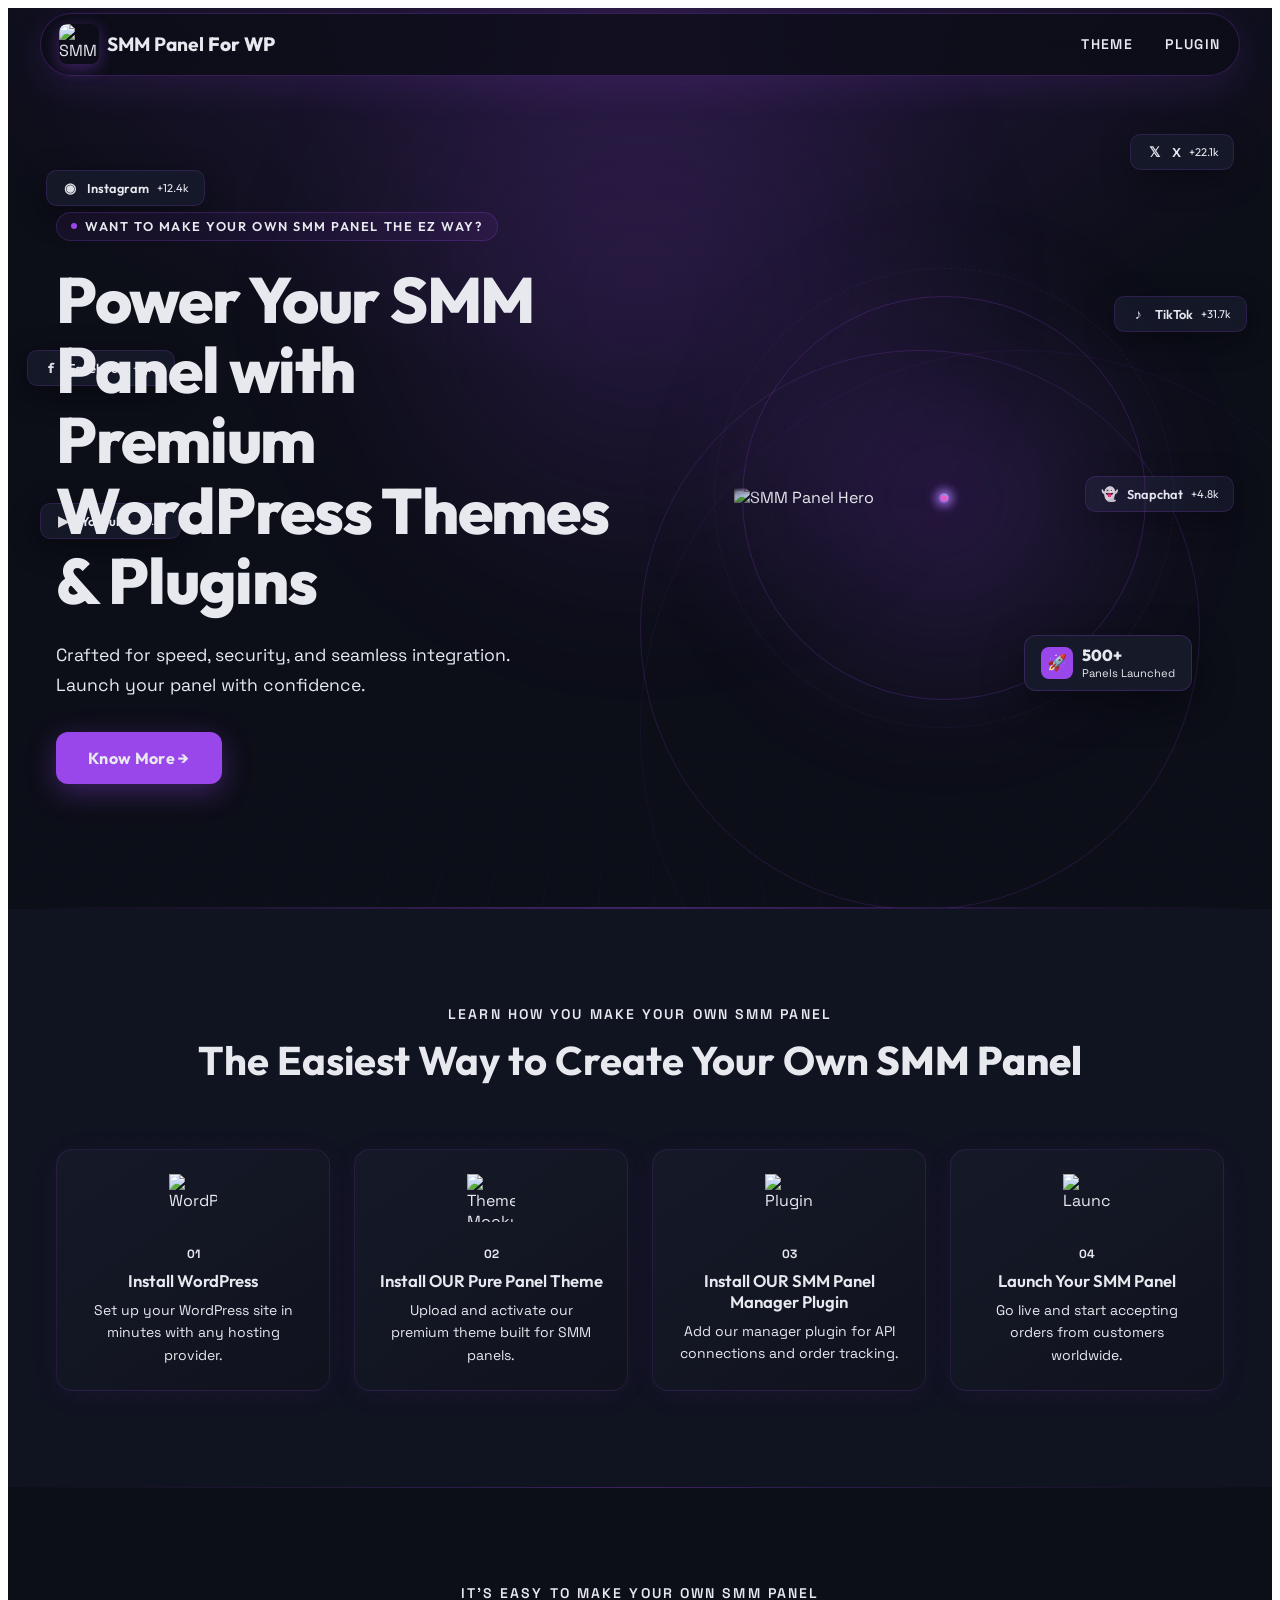
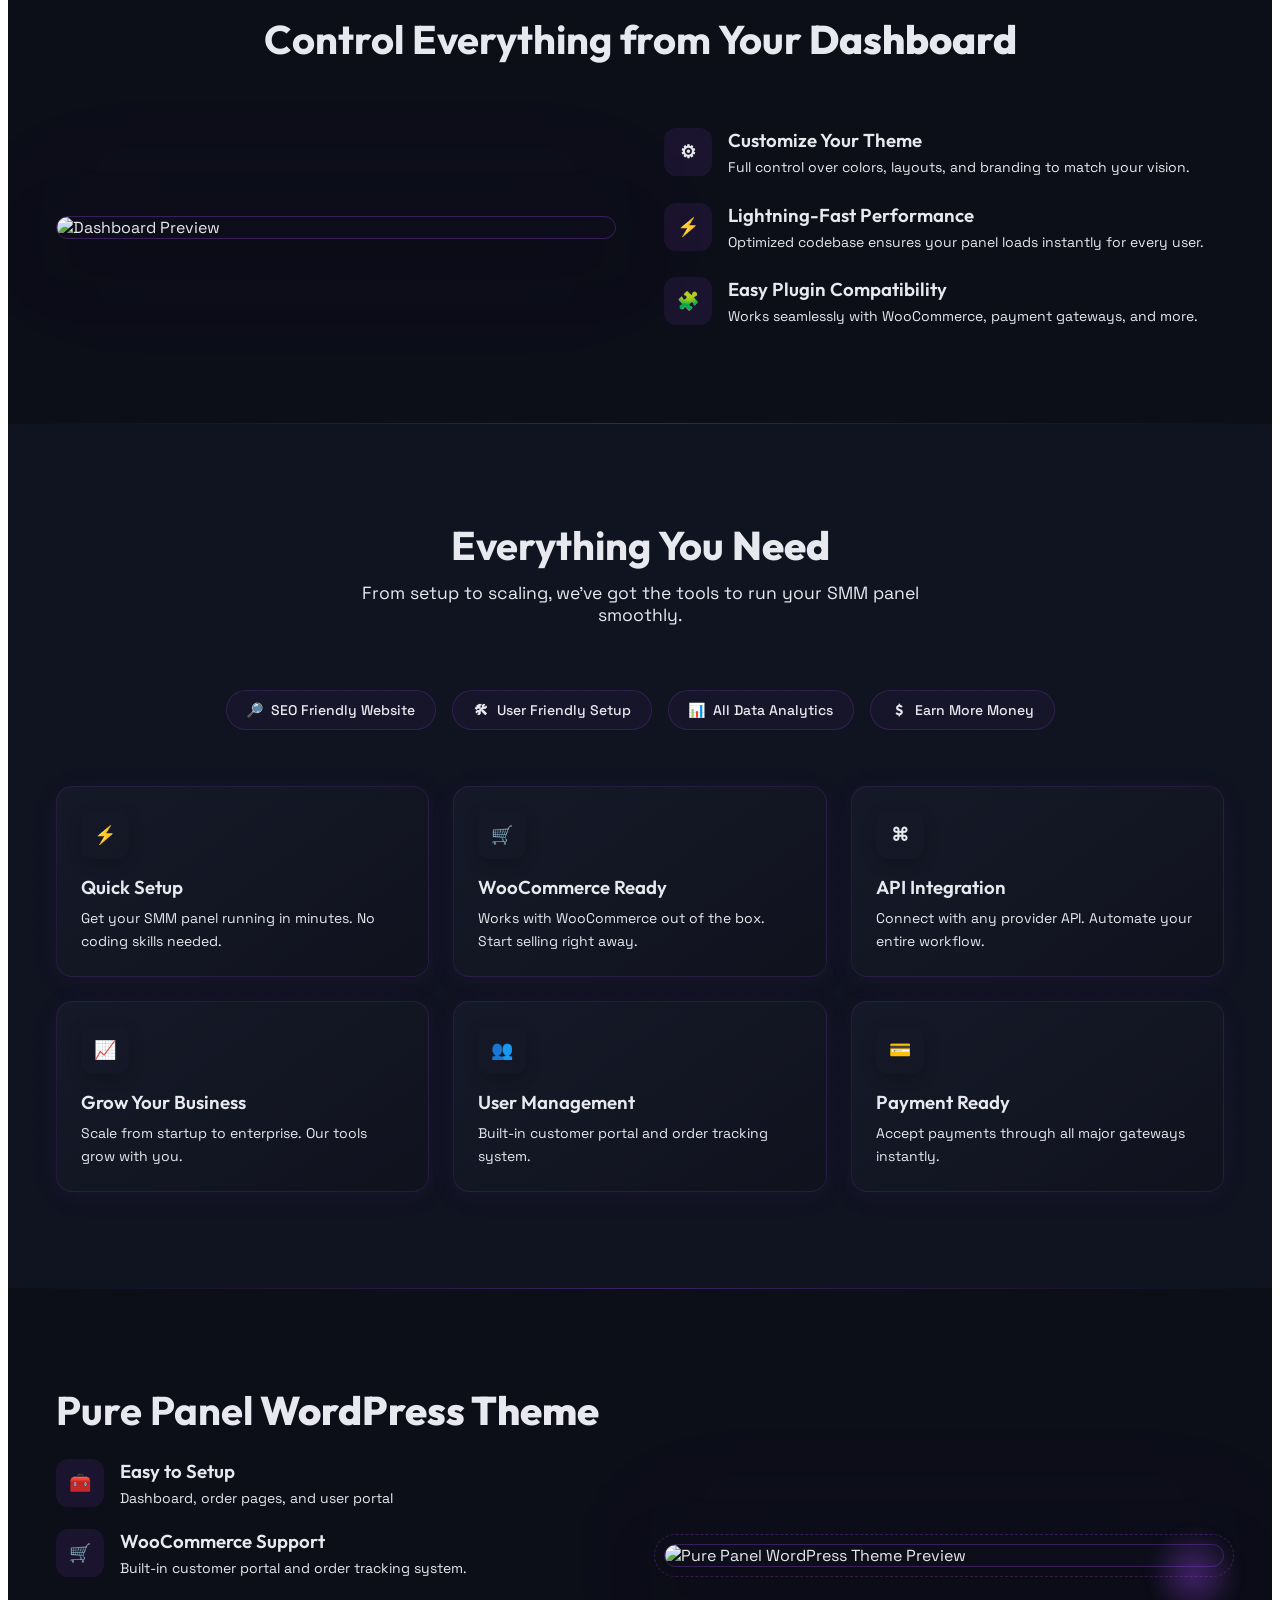
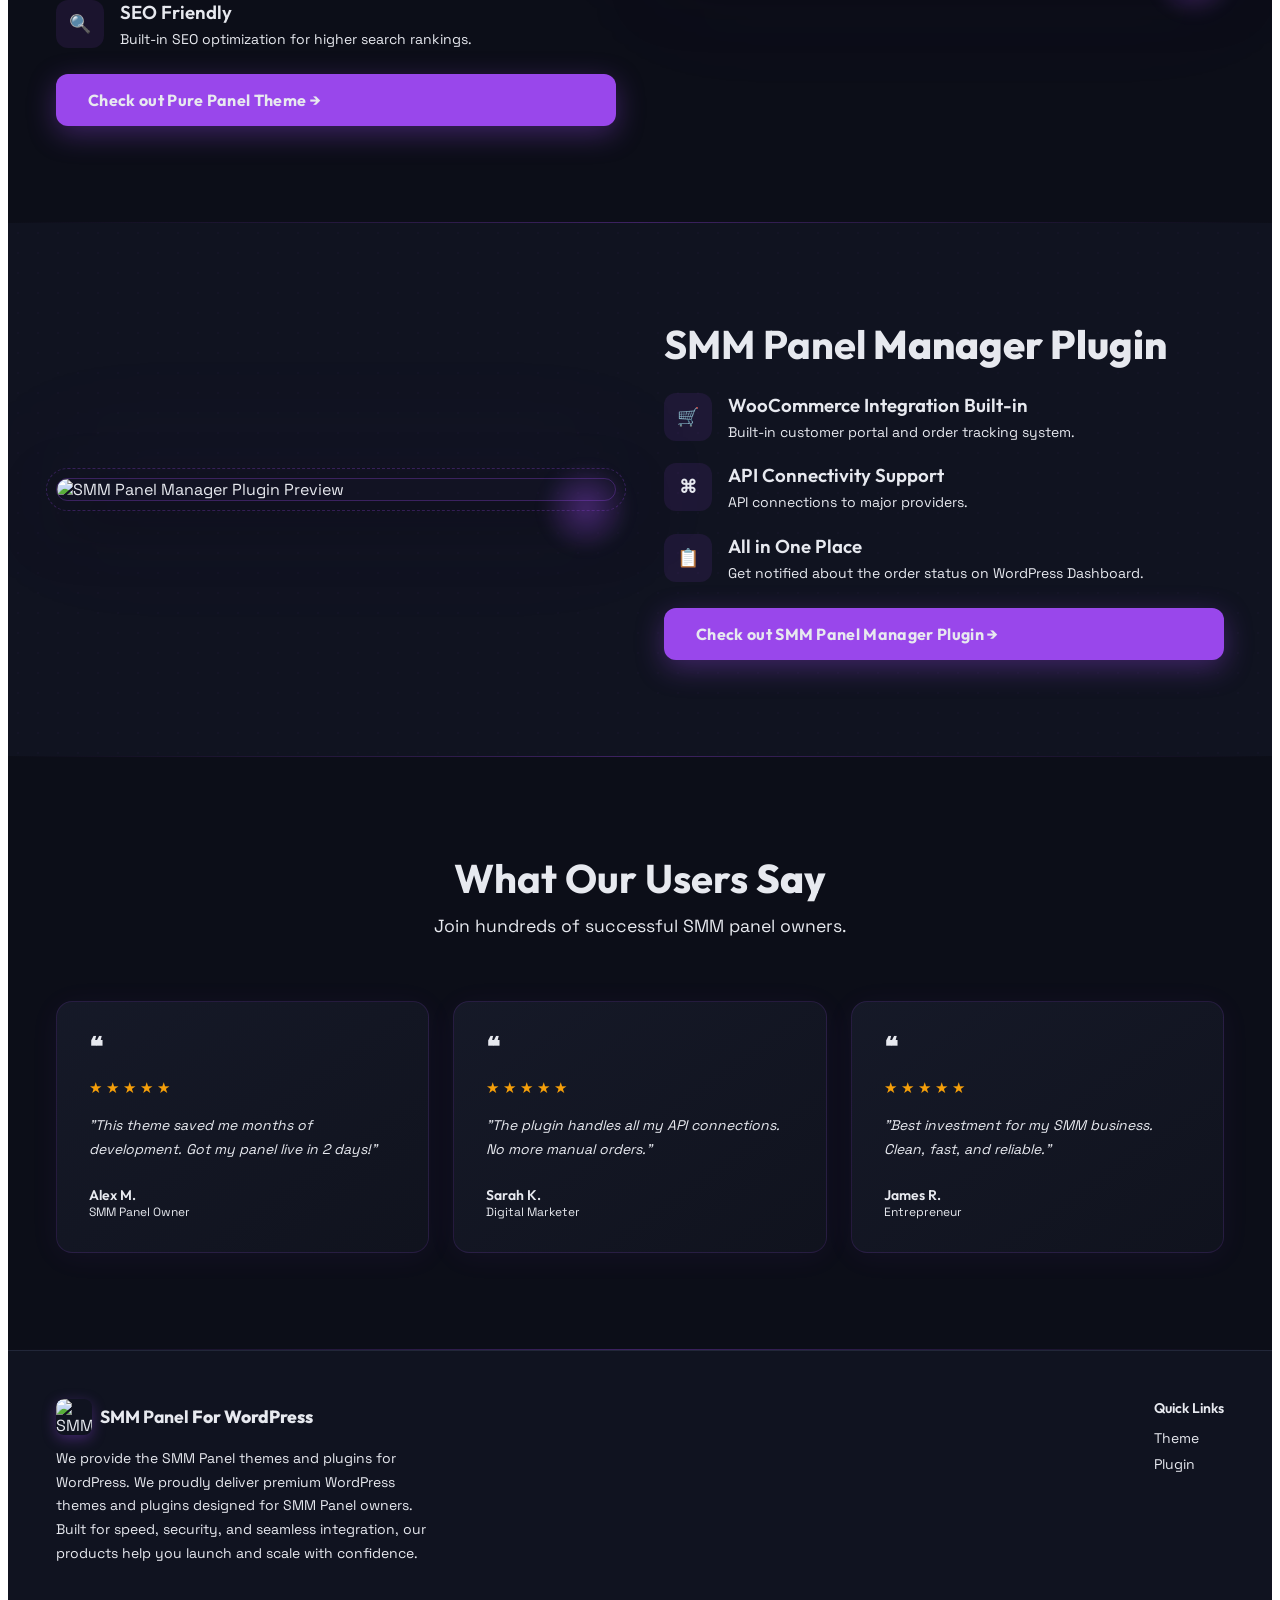
==== commit 7c63e589: "fixed footer" ====
--- a/index-static.html
+++ b/index-static.html
@@ -7,6 +7,7 @@
     <title>SMM Panel For WordPress – Premium WP Themes &amp; Plugins</title>
     <meta name="description"
         content="Power your SMM Panel with premium WordPress themes and plugins. Crafted for speed, security, and seamless integration." />
+    <link rel="icon" type="image/x-icon" href="/smm panel wordpress favicon.ico" />
     <link rel="preconnect" href="https://fonts.googleapis.com" />
     <link rel="preconnect" href="https://fonts.gstatic.com" crossorigin />
     <link
@@ -1577,7 +1578,7 @@
                 <div class="sp-container sp-navbar-inner">
                     <div class="sp-brand">
                         <div class="sp-brand-icon"><img
-                                src="https://smmpanelwp.com/wp-content/uploads/2025/10/Copilot_20251016_150933.png"
+                                src="/smm panel wordpress logo.png"
                                 alt="SMM Panel logo" /></div>
                         <span class="sp-brand-name">SMM Panel<span class="sp-text-highlight"> For WP</span></span>
                     </div>
@@ -2093,7 +2094,7 @@
                     <div class="sp-footer-brand">
                         <div class="sp-footer-brand-row">
                             <div class="sp-footer-icon"><img
-                                src="https://smmpanelwp.com/wp-content/uploads/2025/10/Copilot_20251016_150933.png"
+                                src="/smm panel wordpress logo.png"
                                 alt="SMM Panel logo" /></div>
                             <span class="sp-footer-brand-name">SMM Panel<span class="sp-text-highlight"> For
                                     WordPress</span></span>
@@ -2109,23 +2110,6 @@
                         <a href="#theme">Theme</a>
                         <a href="#plugin">Plugin</a>
                     </div>
-                    <div>
-                        <h4 class="sp-footer-col-title" style="margin-bottom:.75rem">Follow Us</h4>
-                        <div class="sp-social-wrap">
-                            <a href="#" class="sp-social-btn" aria-label="Facebook"><svg viewBox="0 0 24 24">
-                                    <path
-                                        d="M24 12.073c0-6.627-5.373-12-12-12s-12 5.373-12 12c0 5.99 4.388 10.954 10.125 11.854v-8.385H7.078v-3.47h3.047V9.43c0-3.007 1.792-4.669 4.533-4.669 1.312 0 2.686.235 2.686.235v2.953H15.83c-1.491 0-1.956.925-1.956 1.874v2.25h3.328l-.532 3.47h-2.796v8.385C19.612 23.027 24 18.062 24 12.073z" />
-                                </svg></a>
-                            <a href="#" class="sp-social-btn" aria-label="X"><svg viewBox="0 0 24 24">
-                                    <path
-                                        d="M18.9 2H22l-6.8 7.8L23.2 22h-6.3l-5-6.5L6.2 22H3.1l7.3-8.3L.8 2H7l4.6 6.1L18.9 2zm-1.1 18h1.7L6.1 3.9H4.3L17.8 20z" />
-                                </svg></a>
-                            <a href="#" class="sp-social-btn" aria-label="YouTube"><svg viewBox="0 0 24 24">
-                                    <path
-                                        d="M23.498 6.186a3.016 3.016 0 00-2.122-2.136C19.505 3.545 12 3.545 12 3.545s-7.505 0-9.377.505A3.017 3.017 0 00.502 6.186C0 8.07 0 12 0 12s0 3.93.502 5.814a3.016 3.016 0 002.122 2.136c1.871.505 9.376.505 9.376.505s7.505 0 9.377-.505a3.015 3.015 0 002.122-2.136C24 15.93 24 12 24 12s0-3.93-.502-5.814zM9.545 15.568V8.432L15.818 12l-6.273 3.568z" />
-                                </svg></a>
-                        </div>
-                    </div>
                 </div>
             </footer>
         </div>
